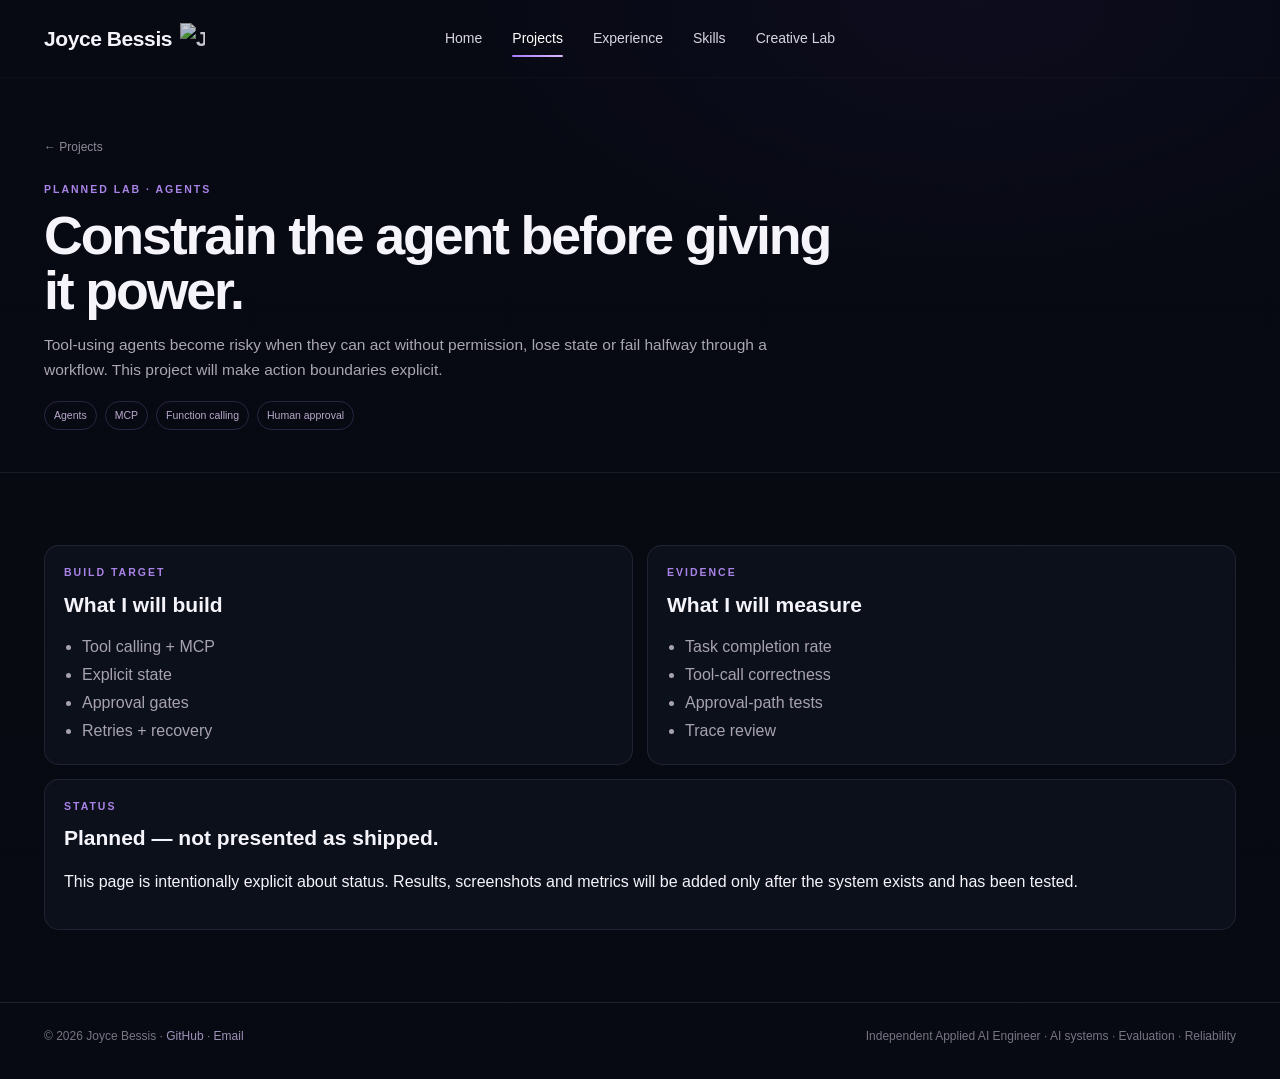
==== agentic-ai.html @ ed7be045 "Portfolio v1.3 — initial polished version With Dashboard" ====
<!doctype html>
<html lang="en">
<head>
  <meta charset="utf-8"><meta name="viewport" content="width=device-width,initial-scale=1">
  <meta name="description" content="Agentic AI / MCP Sandbox — planned Applied AI engineering project by Joyce Bessis.">
  <meta name="robots" content="noindex,nofollow">
  <meta name="theme-color" content="#070913">
  <title>Agentic AI / MCP Sandbox — Joyce Bessis</title><link rel="stylesheet" href="styles.css">
</head>
<body data-page="projects">
<header class="nav">
  <div class="wrap nav-inner">
    <a class="name brand-lockup" href="index.html"><span class="brand-name">Joyce Bessis</span><img class="header-logo" src="assets/jy6-logo-purple.png" alt="JY6 logo"></a>
    <nav class="menu" aria-label="Primary">
      <a href="index.html" data-nav="home">Home</a>
      <a href="projects.html" data-nav="projects">Projects</a>
      <a href="experience.html" data-nav="experience">Experience</a>
      <a href="skills.html" data-nav="skills">Skills</a>
      <a href="creative-lab.html" data-nav="creative">Creative Lab</a>
    </nav>
    <div class="nav-right"></div>
  </div>
</header>
<main>
<section class="page-hero lab-hero"><div class="wrap"><a class="lab-back" href="projects.html">← Projects</a><div class="kicker">Planned lab · agents</div><h1>Constrain the agent before giving it power.</h1><p>Tool-using agents become risky when they can act without permission, lose state or fail halfway through a workflow. This project will make action boundaries explicit.</p><div class="tag-row"><span class="tag">Agents</span><span class="tag">MCP</span><span class="tag">Function calling</span><span class="tag">Human approval</span></div></div></section>
<section class="pro-section"><div class="wrap lab-grid"><article><div class="kicker">Build target</div><h2>What I will build</h2><ul><li>Tool calling + MCP</li><li>Explicit state</li><li>Approval gates</li><li>Retries + recovery</li></ul></article><article><div class="kicker">Evidence</div><h2>What I will measure</h2><ul><li>Task completion rate</li><li>Tool-call correctness</li><li>Approval-path tests</li><li>Trace review</li></ul></article><article><div class="kicker">Status</div><h2>Planned — not presented as shipped.</h2><p>This page is intentionally explicit about status. Results, screenshots and metrics will be added only after the system exists and has been tested.</p></article></div></section>
</main>
<footer class="footer"><div class="wrap footer-in">
  <span>© 2026 Joyce Bessis · <a href="https://github.com/jb6" target="_blank" rel="noopener">GitHub</a> · <a href="mailto:joyce.bessis@gmail.com">Email</a></span>
  <span>Independent Applied AI Engineer · AI systems · Evaluation · Reliability</span>
</div></footer>
<script src="script.js"></script>
</body></html>
---- styles.css ----
:root{
  --bg:#070913;
  --bg2:#0a0d19;
  --panel:#0d1120;
  --panel2:#101526;
  --text:#f6f4fb;
  --muted:#aaa8b6;
  --muted2:#77758a;
  --line:rgba(220,205,255,.16);
  --accent:#a77cff;
  --accent2:#d7b8ff;
  --accent-soft:rgba(167,124,255,.12);
  --max:1360px;
  --radius:26px;
  --shadow:0 30px 80px rgba(0,0,0,.38);
}
*{box-sizing:border-box}
html{scroll-behavior:smooth}
body{
  margin:0;
  color:var(--text);
  background:
    radial-gradient(900px 520px at 72% 4%, rgba(98,63,181,.11), transparent 66%),
    linear-gradient(180deg,#070913 0%,#080a12 56%,#070913 100%);
  font-family:Inter,ui-sans-serif,-apple-system,BlinkMacSystemFont,"Segoe UI",Roboto,Helvetica,Arial,sans-serif;
  line-height:1.5;
  -webkit-font-smoothing:antialiased;
}
a{color:inherit;text-decoration:none}
button,input,textarea{font:inherit}
img{max-width:100%;display:block}
.wrap{width:min(var(--max),calc(100% - 72px));margin-inline:auto}
.nav{
  height:84px;display:flex;align-items:center;position:relative;z-index:30;
  border-bottom:1px solid rgba(255,255,255,.025);
}
.nav-inner{display:grid;grid-template-columns:1fr auto 1fr;align-items:center;width:100%;gap:24px}
.name{
  font-size:24px;font-weight:650;letter-spacing:-.025em;white-space:nowrap
}
.brand-lockup{display:inline-flex;align-items:center;gap:10px}
.brand-name{display:inline-block}
.header-logo{width:30px;height:auto;opacity:.86;filter:drop-shadow(0 0 10px rgba(160,112,255,.14)) saturate(.92)}
.menu{display:flex;gap:34px;align-items:center;color:#d8d5df;font-size:15px}
.menu a{position:relative;padding:12px 0}
.menu a.active,.menu a:hover{color:#fff}
.menu a.active:after{
  content:"";position:absolute;left:0;right:0;bottom:2px;height:2px;
  background:linear-gradient(90deg,var(--accent),var(--accent2));border-radius:999px
}
.nav-right{display:flex;align-items:center;justify-content:flex-end;gap:26px}
.lang{color:#beb7d1;font-size:14px;white-space:nowrap}
.lang a{opacity:.65}
.lang a.active{opacity:1;color:#fff}
.logo{
  width:82px;height:auto;filter:drop-shadow(0 0 22px rgba(163,119,255,.16));
}
.mobile-toggle{display:none;background:none;border:0;color:white;font-size:28px}
.hero{
  position:relative;min-height:505px;overflow:hidden;
  border-bottom:1px solid rgba(211,190,255,.12)
}
.hero-stars,.hero-stars:before,.hero-stars:after{
  content:"";position:absolute;inset:0;pointer-events:none
}
.hero-stars{
  background:
    radial-gradient(circle at 62% 17%,rgba(255,255,255,.8) 0 1px,transparent 1.6px),
    radial-gradient(circle at 76% 28%,rgba(220,201,255,.65) 0 1px,transparent 1.5px),
    radial-gradient(circle at 89% 14%,rgba(255,255,255,.5) 0 1px,transparent 1.4px),
    radial-gradient(circle at 54% 39%,rgba(255,255,255,.35) 0 1px,transparent 1.5px);
  background-size:190px 190px,260px 260px,320px 320px,230px 230px;
  opacity:.48
}
.hero-inner{
  min-height:505px;display:grid;grid-template-columns:1.05fr .95fr;
  align-items:center;gap:40px;position:relative;z-index:2
}
.hero-copy{padding:36px 0 50px}
.hero h1{
  font-size:clamp(56px,6vw,88px);line-height:.98;letter-spacing:-.055em;
  margin:0 0 24px;max-width:720px;font-weight:650
}
.hero h1 span{
  background:linear-gradient(90deg,#f4f3f7 0%,#e6d7ff 52%,#c39cff 100%);
  -webkit-background-clip:text;background-clip:text;color:transparent
}
.hero p{
  font-size:clamp(18px,1.6vw,22px);color:#c3c0ca;max-width:720px;margin:0 0 30px
}
.cta{
  display:inline-flex;align-items:center;gap:13px;padding:16px 28px;border-radius:999px;
  background:linear-gradient(100deg,#8d65f7,#b076ff);font-weight:650;
  box-shadow:0 14px 38px rgba(115,73,220,.22);transition:.22s ease
}
.cta:hover{transform:translateY(-2px);box-shadow:0 18px 48px rgba(115,73,220,.30)}
.hero-art{
  min-height:500px;position:relative;isolation:isolate
}
.planet-wrap{
  position:absolute;width:min(72vw,560px);aspect-ratio:1;right:4%;top:20px;
}
.planet{
  position:absolute;width:62%;aspect-ratio:1;border-radius:50%;right:12%;top:7%;
  background:
    radial-gradient(circle at 64% 27%,rgba(151,111,255,.22),transparent 28%),
    radial-gradient(circle at 33% 68%,rgba(84,58,160,.18),transparent 33%),
    radial-gradient(circle at 48% 48%,#1c1939 0%,#111126 43%,#0a0b17 72%,#05060c 100%);
  box-shadow:
    0 0 0 1px rgba(208,179,255,.18),
    0 0 30px rgba(164,113,255,.28),
    0 0 74px rgba(111,68,209,.21),
    inset -36px -24px 58px rgba(0,0,0,.62),
    inset 18px 10px 40px rgba(206,172,255,.06);
}
.planet:before{
  content:"";position:absolute;inset:-2.2%;border-radius:50%;
  border:2px solid rgba(222,198,255,.88);
  box-shadow:0 0 18px rgba(198,155,255,.9),0 0 38px rgba(155,100,255,.5);
  mask-image:linear-gradient(120deg,transparent 3%,#000 25%,#000 72%,transparent 97%);
}
.ring{
  position:absolute;width:92%;height:32%;right:-2%;top:35%;
  border:2px solid rgba(177,126,255,.58);border-radius:50%;
  transform:rotate(-9deg);
  box-shadow:0 0 14px rgba(161,101,255,.22)
}
.ring:after{
  content:"";position:absolute;width:14px;height:14px;border-radius:50%;right:2%;top:30%;
  background:#0b0c14;border:2px solid #d7baff;box-shadow:0 0 16px #a879ff
}
.horizon{
  position:absolute;left:1%;right:0;bottom:13%;height:26%;
  background:
    linear-gradient(180deg,transparent 0%,rgba(117,76,188,.11) 45%,rgba(160,111,246,.12) 54%,transparent 75%),
    radial-gradient(ellipse at 57% 44%,rgba(208,174,255,.82) 0 1.5%,rgba(152,101,238,.25) 6%,transparent 24%);
  filter:blur(.2px)
}
.horizon:after{
  content:"";position:absolute;left:0;right:0;top:53%;height:1px;
  background:linear-gradient(90deg,transparent,rgba(205,170,255,.6),transparent)
}
.logo-water{
  position:absolute;width:104px;right:5%;bottom:18%;
  filter:drop-shadow(0 0 18px rgba(160,112,255,.16));
  opacity:.92
}

/* Capability strip */
.cap-strip{
  border-bottom:1px solid var(--line);background:rgba(9,11,20,.86)
}
.cap-grid{
  min-height:94px;display:grid;grid-template-columns:repeat(3,1fr)
}
.cap{
  display:grid;grid-template-columns:52px 1fr;align-items:center;gap:14px;padding:20px 32px;
  border-right:1px solid var(--line)
}
.cap:first-child{padding-left:0}
.cap:last-child{border-right:0;padding-right:0}
.cap-icon{
  width:42px;height:42px;border:1px solid rgba(183,143,255,.45);border-radius:13px;
  display:grid;place-items:center;color:#c99fff;font-size:22px;background:rgba(129,83,204,.06)
}
.cap b{display:block;font-size:17px;margin-bottom:2px}
.cap span{color:#aaa7b2;font-size:14px}

/* Featured project */
.featured{
  padding:56px 0 48px;border-bottom:1px solid var(--line)
}
.featured-grid{
  display:grid;grid-template-columns:.9fr .66fr .8fr;align-items:center;gap:52px;min-height:430px
}
.kicker{font-size:12px;letter-spacing:.23em;text-transform:uppercase;color:#bd8dff;font-weight:700}
.feature-copy h2{font-size:37px;line-height:1.08;letter-spacing:-.035em;margin:16px 0 14px}
.feature-copy p{font-size:17px;color:#bbb7c3;margin:0 0 25px;max-width:480px}
.outline-btn{
  display:inline-flex;align-items:center;gap:12px;border:1px solid rgba(188,142,255,.48);
  padding:12px 19px;border-radius:999px;color:#d7b6ff;font-size:14px
}
.outline-btn:hover{background:rgba(156,107,255,.08)}
.project-points{display:grid;gap:18px}
.point{display:grid;grid-template-columns:48px 1fr;gap:18px;align-items:start}
.point-icon{
  width:42px;height:42px;border:1px solid rgba(187,143,255,.5);border-radius:13px;
  display:grid;place-items:center;color:#cfaaff;font-weight:700
}
.point h3{font-size:16px;margin:2px 0 3px}
.point p{font-size:14px;color:#aaa6b1;margin:0}

/* Phone */
.phone-wrap{display:grid;place-items:center}
.phone{
  width:280px;height:500px;border-radius:42px;padding:11px;background:linear-gradient(145deg,#24283c,#090b12 42%,#262038);
  border:1px solid rgba(221,196,255,.55);box-shadow:0 32px 60px rgba(0,0,0,.48),0 0 34px rgba(148,99,255,.12);
  transform:rotate(-1deg);position:relative
}
.phone:before{
  content:"";position:absolute;top:9px;left:50%;transform:translateX(-50%);
  width:90px;height:24px;background:#05060b;border-radius:999px;z-index:4
}
.screen{
  height:100%;border-radius:33px;overflow:hidden;background:#0b0d15;padding:39px 13px 12px;
  display:flex;flex-direction:column
}
.chat-head{
  display:flex;align-items:center;gap:9px;padding-bottom:10px;border-bottom:1px solid rgba(255,255,255,.07)
}
.avatar{
  width:30px;height:30px;border-radius:50%;display:grid;place-items:center;
  background:linear-gradient(135deg,#8e6ff3,#d1aeff);color:#fff;font-size:12px;font-weight:700
}
.chat-head b{font-size:13px}.chat-head span{display:block;color:#8c8995;font-size:10px}
.chat-body{padding-top:10px;display:flex;flex-direction:column;gap:7px;flex:1;overflow:hidden}
.bubble{
  max-width:84%;padding:8px 10px;border-radius:13px;font-size:10px;line-height:1.28;
  border:1px solid rgba(255,255,255,.045)
}
.bot{align-self:flex-start;background:#202436;color:#f0eff4;border-bottom-left-radius:4px}
.user{
  align-self:flex-end;
  background:linear-gradient(135deg,#7157e8 0%,#8a6cff 100%);
  color:#ffffff!important;
  border-bottom-right-radius:4px;
  text-shadow:none!important;
  box-shadow:none;
  filter:none;
  opacity:1;
  font-weight:500;
  -webkit-font-smoothing:antialiased;
}
.quick{
  align-self:flex-start;display:flex;gap:4px;flex-wrap:wrap;max-width:92%
}
.quick span{
  padding:5px 7px;border-radius:999px;border:1px solid rgba(170,123,255,.45);
  color:#d6bdff;font-size:8.5px;background:#111522
}
.summary{
  margin-top:3px;border:1px solid rgba(175,132,255,.36);background:linear-gradient(180deg,#141827,#0f1220);
  border-radius:14px;padding:9px
}
.summary-top{display:flex;justify-content:space-between;align-items:center;margin-bottom:7px}
.summary-top b{font-size:10px}.badge{font-size:8px;color:#d4bcff}
.summary dl{display:grid;grid-template-columns:auto 1fr;gap:3px 8px;margin:0;font-size:8px}
.summary dt{color:#77768a}.summary dd{margin:0;color:#d9d7df}
.chat-input{
  height:33px;border-radius:999px;background:#171a25;display:flex;align-items:center;
  color:#6f6c78;padding:0 11px;font-size:9px;margin-top:7px
}

/* Teaser projects */
.selected{padding:34px 0 64px}
.selected-head{display:flex;align-items:end;justify-content:space-between;margin-bottom:18px}
.selected-head a{color:#c79aff;font-size:14px}
.cards{display:grid;grid-template-columns:repeat(3,1fr);gap:16px}
.project-card{
  min-height:190px;border:1px solid var(--line);border-radius:18px;padding:22px;
  background:linear-gradient(180deg,rgba(255,255,255,.025),rgba(255,255,255,.012));position:relative;overflow:hidden
}
.project-card:before{
  content:"";position:absolute;left:-15%;right:-15%;height:85px;bottom:28px;
  background:radial-gradient(ellipse at center,rgba(145,96,237,.13),transparent 67%);
  filter:blur(6px)
}
.card-icon{
  width:44px;height:44px;border:1px solid rgba(185,141,255,.4);border-radius:13px;
  display:grid;place-items:center;color:#cba8ff;font-size:22px;margin-bottom:38px
}
.project-card h3{font-size:20px;letter-spacing:-.02em;margin:0 0 5px;position:relative}
.project-card p{font-size:14px;color:#aaa6b2;margin:0;max-width:290px;position:relative}
.card-arrow{
  position:absolute;right:20px;bottom:20px;width:36px;height:36px;border-radius:50%;
  border:1px solid rgba(194,153,255,.4);display:grid;place-items:center;color:#d5baff
}

/* Inner pages */
.page-hero{padding:76px 0 42px}
.page-hero h1{font-size:clamp(48px,5vw,72px);line-height:1;letter-spacing:-.045em;margin:0 0 18px}
.page-hero p{max-width:760px;color:#b6b2bd;font-size:19px}
.content-section{padding:28px 0 72px}
.grid-2{display:grid;grid-template-columns:1fr 1fr;gap:18px}
.panel{
  border:1px solid var(--line);border-radius:22px;padding:26px;background:rgba(255,255,255,.018)
}
.panel h2,.panel h3{margin-top:0}
.panel p,.panel li{color:#aaa7b1}
.tag-row{display:flex;flex-wrap:wrap;gap:8px;margin-top:18px}
.tag{font-size:12px;border:1px solid rgba(183,142,255,.28);padding:7px 10px;border-radius:999px;color:#cbb7df}
.timeline{display:grid;gap:2px}
.timeline-item{
  display:grid;grid-template-columns:180px 1fr;gap:28px;padding:27px 0;border-bottom:1px solid var(--line)
}
.timeline-item:last-child{border-bottom:0}
.timeline-item .org{font-weight:650;color:#f1eef6}
.timeline-item h3{margin:0 0 8px;font-size:21px}
.timeline-item p{margin:0;color:#aaa7b1}
.skill-grid{display:grid;grid-template-columns:repeat(3,1fr);gap:16px}
.skill-card{min-height:200px}
.skill-card h3{font-size:19px}
.skill-card ul{padding-left:18px}
.status-current{color:#d7c2ff}.status-next{color:#878394}
.contact-grid{display:grid;grid-template-columns:.8fr 1.2fr;gap:18px}
.contact-card a.email{font-size:26px;letter-spacing:-.025em}
.contact-form{display:grid;gap:12px}
.contact-form input,.contact-form textarea{
  width:100%;background:#0d101b;border:1px solid var(--line);color:#fff;border-radius:13px;padding:13px 14px
}
.contact-form textarea{min-height:150px;resize:vertical}
.footer{padding:30px 0 45px;border-top:1px solid var(--line);color:#787583;font-size:13px}
.footer-in{display:flex;justify-content:space-between;gap:20px}

/* Responsiveness */
@media(max-width:1050px){
  .nav-inner{grid-template-columns:1fr auto}.menu{display:none}.nav-right{gap:16px}
  .mobile-toggle{display:block}.hero-inner{grid-template-columns:1fr .8fr}.hero h1{font-size:64px}
  .featured-grid{grid-template-columns:1fr .72fr}.project-points{grid-column:1/-1;grid-template-columns:repeat(3,1fr)}
  .cards{grid-template-columns:1fr 1fr}.skill-grid{grid-template-columns:1fr 1fr}
}
@media(max-width:760px){
  .wrap{width:min(var(--max),calc(100% - 30px))}
  .nav{height:72px}.logo{width:64px}.lang{display:none}
  .hero{min-height:auto}.hero-inner{grid-template-columns:1fr;min-height:auto}
  .hero-copy{padding:54px 0 0}.hero h1{font-size:50px}
  .hero p{font-size:17px}.hero-art{height:320px;min-height:320px}
  .planet-wrap{width:390px;right:-65px;top:-5px}.logo-water{display:none}
  .cap-grid{grid-template-columns:1fr}.cap{border-right:0;border-bottom:1px solid var(--line);padding:18px 0}
  .featured-grid{grid-template-columns:1fr;gap:30px}
  .phone{width:260px;height:470px}.project-points{grid-template-columns:1fr}
  .cards{grid-template-columns:1fr}.selected{padding-bottom:45px}
  .grid-2,.skill-grid,.contact-grid{grid-template-columns:1fr}
  .timeline-item{grid-template-columns:1fr;gap:6px}
  .footer-in{flex-direction:column}
}


/* v1.3 — homepage fidelity pass against the approved mockup */
body[data-page="home"] .nav{height:84px}
body[data-page="home"] .nav-inner{grid-template-columns:1fr auto 1fr}
body[data-page="home"] .nav-right{min-width:0}
body[data-page="home"] .hero{min-height:335px}
body[data-page="home"] .hero-inner{min-height:335px;grid-template-columns:1.02fr .98fr;gap:18px}
body[data-page="home"] .hero-copy{padding:18px 0 26px}
body[data-page="home"] .hero h1{font-size:clamp(56px,5vw,72px);line-height:.99;max-width:660px;margin-bottom:16px}
body[data-page="home"] .hero p{font-size:17px;line-height:1.4;max-width:640px;margin-bottom:18px}
body[data-page="home"] .cta{padding:13px 24px;font-size:15px}
body[data-page="home"] .hero-stars{opacity:.05}
body[data-page="home"] .hero-approved{min-height:335px;background:url('assets/hero-art-approved.png') center right/cover no-repeat;}
body[data-page="home"] .cap-grid{min-height:76px}
body[data-page="home"] .cap{padding-top:14px;padding-bottom:14px}
body[data-page="home"] .cap-icon{width:38px;height:38px;border-radius:11px}
body[data-page="home"] .cap b{font-size:15px}
body[data-page="home"] .cap span{font-size:12px}
body[data-page="home"] .featured{padding:10px 0 0}
body[data-page="home"] .featured-grid{grid-template-columns:.92fr .72fr .86fr;gap:30px;min-height:300px;align-items:center}
body[data-page="home"] .feature-copy h2{font-size:30px;margin:10px 0 10px}
body[data-page="home"] .feature-copy p{font-size:14px;line-height:1.55;margin-bottom:18px}
body[data-page="home"] .phone-wrap{height:310px;align-self:end;overflow:visible;display:grid;place-items:end center}
body[data-page="home"] .phone-approved{width:270px;max-height:308px;object-fit:contain;filter:drop-shadow(0 28px 30px rgba(0,0,0,.36));}
body[data-page="home"] .project-points{gap:14px}
body[data-page="home"] .point{grid-template-columns:40px 1fr;gap:14px}
body[data-page="home"] .point-icon{width:38px;height:38px;border-radius:11px}
body[data-page="home"] .point h3{font-size:14px}
body[data-page="home"] .point p{font-size:12px;line-height:1.35}
body[data-page="home"] .outline-btn{padding:10px 16px;font-size:13px}
body[data-page="home"] .selected{padding:18px 0 44px}
body[data-page="home"] .selected-head{margin-bottom:10px}
body[data-page="home"] .image-cards{display:grid;grid-template-columns:repeat(3,1fr);gap:14px}
body[data-page="home"] .image-card{display:block;border-radius:16px;overflow:hidden;border:1px solid rgba(220,205,255,.13);transition:.2s ease;background:#0b0e19}
body[data-page="home"] .image-card:hover{transform:translateY(-2px);border-color:rgba(190,145,255,.32)}
body[data-page="home"] .image-card img{width:100%;height:auto;display:block}
@media (max-width:1050px){
  body[data-page="home"] .hero-inner{grid-template-columns:1fr .78fr}
  body[data-page="home"] .hero-approved{background-size:cover}
  body[data-page="home"] .featured-grid{grid-template-columns:1fr .72fr}
  body[data-page="home"] .project-points{grid-column:1/-1;grid-template-columns:repeat(3,1fr);padding-bottom:22px}
}
@media (max-width:760px){
  body[data-page="home"] .hero{min-height:auto}
  body[data-page="home"] .hero-inner{grid-template-columns:1fr}
  body[data-page="home"] .hero-copy{padding:40px 0 8px}
  body[data-page="home"] .hero h1{font-size:48px}
  body[data-page="home"] .hero-approved{height:260px;min-height:260px;background-position:center}
  body[data-page="home"] .featured-grid{grid-template-columns:1fr}
  body[data-page="home"] .phone-wrap{height:auto;order:2}
  body[data-page="home"] .phone-approved{width:260px;max-height:none}
  body[data-page="home"] .project-points{grid-template-columns:1fr;order:3}
  body[data-page="home"] .image-cards{grid-template-columns:1fr}
}


/* v1.3.1 — polish + structure fixes */

/* Give the header deliberate breathing room on every page. */
.nav .wrap{
  width:calc(100% - 120px);
  max-width:1440px;
}
.nav-right{padding-right:2px}
.name{padding-left:6px}

/* Inner pages no longer carry a separate header logo.
   Branding stays clean on the Home hero. */
body:not([data-page="home"]) .nav-inner{
  grid-template-columns:1fr auto 1fr;
}

/* Hide the language text baked into the approved hero artwork.
   The real language selector remains in the site navigation. */
body[data-page="home"] .hero-approved{
  position:relative;
  overflow:hidden;
}
body[data-page="home"] .hero-approved::before{
  content:"";
  position:absolute;
  right:0;
  bottom:0;
  width:28%;
  height:34%;
  background:
    radial-gradient(ellipse at 28% 18%, rgba(185,136,255,.16) 0%, rgba(185,136,255,0) 34%),
    linear-gradient(180deg, rgba(7,9,19,0) 0%, rgba(7,9,19,.58) 34%, rgba(7,9,19,.96) 100%),
    linear-gradient(90deg, rgba(7,9,19,0) 0%, rgba(7,9,19,.40) 14%, rgba(7,9,19,.98) 100%);
  pointer-events:none;
}
body[data-page="home"] .hero-approved::after{
  content:"";
  position:absolute;
  top:0;
  right:0;
  width:48%;
  height:22%;
  background:
    linear-gradient(180deg,rgba(7,9,19,.99) 0%,rgba(7,9,19,.88) 56%,rgba(7,9,19,0) 100%),
    linear-gradient(90deg,rgba(7,9,19,0) 0%,rgba(7,9,19,.92) 25%,rgba(7,9,19,.99) 100%);
  pointer-events:none;
}

/* Home phone is real HTML/CSS now — no raster text artifacts. */
.phone-home{
  width:258px;
  height:324px;
  border-radius:34px 34px 0 0;
  padding:9px 9px 0;
  background:linear-gradient(145deg,#2a2d42,#0a0b12 46%,#2a2140);
  border:1px solid rgba(214,188,255,.56);
  box-shadow:0 28px 50px rgba(0,0,0,.45),0 0 26px rgba(144,96,255,.10);
  overflow:hidden;
}
.phone-home-screen{
  height:100%;
  border-radius:26px 26px 0 0;
  background:linear-gradient(180deg,#0b0d15 0%, #0a0c13 100%);
  padding:30px 11px 10px;
  position:relative;
  display:flex;
  flex-direction:column;
}
.phone-home-notch{
  position:absolute;top:7px;left:50%;transform:translateX(-50%);
  width:76px;height:17px;border-radius:999px;background:#05060a;
}
.phone-home-head{display:flex;gap:9px;align-items:center;padding-bottom:8px;border-bottom:1px solid rgba(255,255,255,.07)}
.phone-home-avatar{width:28px;height:28px;border-radius:50%;display:grid;place-items:center;background:linear-gradient(135deg,#9270f5,#c59fff);font-size:10px;font-weight:700}
.phone-home-head b{font-size:12px;display:block}.phone-home-head span{font-size:8px;color:#8c8995}
.phone-home-chat{display:flex;flex-direction:column;gap:6px;padding-top:8px;overflow:hidden;flex:1}
.h-bubble{font-size:8.4px;line-height:1.32;padding:7px 9px;border-radius:11px;max-width:88%;text-shadow:none!important;box-shadow:none!important}
.h-bot{align-self:flex-start;background:#202436;color:#f3f1f6;border-bottom-left-radius:3px}
.h-user{align-self:flex-end;background:linear-gradient(135deg,#7258e9,#8b6dff);color:#fff;border-bottom-right-radius:3px}
.ai-mini-card{border:1px solid rgba(178,132,255,.34);background:#111522;border-radius:10px;padding:7px;color:#e8e3ee}
.ai-mini-title{display:flex;justify-content:space-between;gap:8px;font-size:8px;margin-bottom:5px}.ai-mini-title span:first-child{font-weight:700}
.ai-ok{color:#c7a7ff;font-size:7px}
.ai-row{display:grid;grid-template-columns:48px 1fr;gap:5px;font-size:7px;margin-top:3px}.ai-row small{color:#77758a}.ai-row strong{font-weight:500}
.phone-home-input{height:26px;background:#171a25;border-radius:999px;color:#696672;font-size:8px;display:flex;align-items:center;padding:0 9px}

/* Project list cards are explicitly clickable. */
.project-grid{display:grid;grid-template-columns:1fr 1fr;gap:18px}
.project-link-card{display:block;transition:.2s ease}
.project-link-card:hover{transform:translateY(-2px);border-color:rgba(188,142,255,.34);background:rgba(255,255,255,.026)}
.project-open{display:inline-block;margin-top:20px;color:#c7a0ff;font-size:13px}
.project-case-hero .tag-row{max-width:820px}
.case-grid{display:grid;grid-template-columns:1fr 1fr;gap:18px}

/* Shami case study */
.case-intro{padding:0 0 54px}
.flow-showcase,.dashboard-section,.architecture-section,.ai-section{padding:64px 0;border-top:1px solid var(--line)}
.section-heading{display:flex;justify-content:space-between;align-items:end;gap:40px;margin-bottom:28px}
.section-heading h2,.ai-section h2,.architecture-section h2{font-size:36px;line-height:1.08;letter-spacing:-.03em;margin:10px 0 0}
.section-heading p{max-width:470px;margin:0;color:#aaa7b1}
.phone-gallery{display:grid;grid-template-columns:repeat(3,1fr);gap:18px}
.case-phone-card{border:1px solid var(--line);border-radius:22px;padding:20px;background:rgba(255,255,255,.015)}
.case-phone-label{font-size:11px;letter-spacing:.17em;text-transform:uppercase;color:#bd8dff;font-weight:700;margin-bottom:16px}
.case-phone{max-width:322px;height:590px;margin:0 auto;border-radius:44px;padding:10px;background:linear-gradient(145deg,#282b40,#090b12 46%,#2a2140);border:1px solid rgba(214,188,255,.48);box-shadow:0 28px 58px rgba(0,0,0,.38),0 0 22px rgba(138,94,242,.10)}
.case-screen{height:100%;border-radius:35px;background:linear-gradient(180deg,#0b0d15 0%, #0a0c13 100%);padding:22px 15px 15px;overflow:hidden;position:relative}
.case-screen:before{content:"";position:absolute;top:8px;left:50%;transform:translateX(-50%);width:88px;height:20px;background:#05060a;border-radius:999px}
.case-head{display:flex;gap:10px;align-items:center;padding:16px 0 12px;border-bottom:1px solid rgba(255,255,255,.07)}
.mini-avatar{width:34px;height:34px;border-radius:50%;display:grid;place-items:center;background:linear-gradient(135deg,#8f6ff4,#c4a1ff);font-weight:700}
.case-head b{display:block;font-size:13px}.case-head small{display:block;color:#8c8995;font-size:9px}
.case-chat{display:flex;flex-direction:column;gap:8px;padding-top:12px}
.c-bubble{max-width:88%;padding:10px 11px;border-radius:14px;font-size:11px;line-height:1.36;text-shadow:none!important;box-shadow:none!important}
.c-bot{align-self:flex-start;background:#202436;color:#f3f1f6;border-bottom-left-radius:4px}
.c-user{align-self:flex-end;background:linear-gradient(135deg,#7c5ef2,#986fff);color:#fff;border-bottom-right-radius:4px}
.c-actions{display:flex;flex-wrap:wrap;gap:6px;align-self:flex-start}
.c-actions span{padding:6px 8px;border-radius:999px;border:1px solid rgba(175,130,255,.48);font-size:9px;color:#d8c4ff;background:#111521}
.flow-form{display:grid;gap:9px;padding-top:14px}
.flow-form label{font-size:9px;color:#8d8996;display:grid;gap:4px}
.flow-form input{width:100%;background:#151925;border:1px solid rgba(255,255,255,.08);border-radius:9px;padding:8px 9px;color:#f1eef5;font-size:10px}
.flow-form button{border:0;border-radius:10px;padding:9px;background:linear-gradient(135deg,#7258e9,#8b6dff);color:#fff;font-weight:650;margin-top:3px}
.ai-case-grid{display:grid;grid-template-columns:.8fr 1.2fr;gap:48px;align-items:center}
.ai-case-grid>div>p{color:#aaa7b1;max-width:560px}
.ai-conversation{border:1px solid var(--line);border-radius:22px;padding:24px;background:rgba(255,255,255,.015);display:flex;flex-direction:column;gap:10px}
.ai-output{border:1px solid rgba(176,131,255,.34);background:#111521;border-radius:16px;padding:16px}
.ai-output-head{display:flex;justify-content:space-between;gap:20px;margin-bottom:12px}.ai-output-head span{color:#c8a7ff;font-size:11px}
.ai-output dl{display:grid;grid-template-columns:190px 1fr;gap:8px 14px;margin:0;font-size:12px}
.ai-output dt{color:#77758a}.ai-output dd{margin:0;color:#ddd9e4}.ai-output>small{display:block;margin-top:12px;color:#77758a}
.dashboard{border:1px solid var(--line);border-radius:24px;background:linear-gradient(180deg,#0e1220,#0a0d17);overflow:hidden;box-shadow:var(--shadow)}
.dash-top{display:flex;justify-content:space-between;align-items:center;gap:20px;padding:18px 22px;border-bottom:1px solid var(--line)}
.dash-top>div{display:flex;align-items:center;gap:12px}.dash-badge{padding:5px 8px;border-radius:999px;background:rgba(158,112,248,.13);color:#c7a4ff;font-size:10px;font-weight:700}
.dash-alert{color:#f0c4ff;font-size:12px;border:1px solid rgba(205,150,255,.28);padding:7px 10px;border-radius:999px}
.dash-grid{display:grid;grid-template-columns:1.15fr 1fr .72fr;gap:1px;background:var(--line)}
.dash-grid>div{background:#0c0f1a;padding:22px}
.dash-facts{display:grid;grid-template-columns:1fr 1fr;gap:10px}
.dash-facts div{padding:11px;border:1px solid rgba(255,255,255,.06);border-radius:12px;background:#101421}.dash-facts small{display:block;color:#77758a;margin-bottom:4px}.dash-facts strong{font-size:13px}
.dash-ai p{color:#c5c1cc;font-size:14px}.dash-ai small{color:#77758a}
.dash-docs{display:grid;gap:10px}.dash-docs>div:not(.kicker){display:flex;justify-content:space-between;gap:14px;font-size:12px}.dash-docs span{color:#aaa6b1}.dash-docs b{color:#d9c3ff}.dash-docs em{font-style:normal;color:#c79bff}
.dash-status{display:flex;gap:8px;flex-wrap:wrap;padding:15px 22px;border-top:1px solid var(--line)}
.dash-status span{padding:7px 10px;border-radius:999px;background:#111521;color:#77758a;font-size:11px;border:1px solid rgba(255,255,255,.06)}.dash-status .active{color:#e4d7ff;border-color:rgba(177,130,255,.3)}
.architecture-section h2{max-width:760px}
.architecture-flow{display:flex;align-items:center;gap:10px;flex-wrap:wrap;margin:26px 0 18px}
.architecture-flow span{border:1px solid rgba(179,137,255,.28);background:#0e1220;padding:10px 12px;border-radius:999px;font-size:12px}.architecture-flow i{font-style:normal;color:#7d678f}

/* Mobile */
@media(max-width:900px){
  .nav .wrap{width:calc(100% - 36px)}
  .project-grid,.case-grid,.ai-case-grid{grid-template-columns:1fr}
  .phone-gallery{grid-template-columns:1fr}
  .section-heading{display:block}.section-heading p{margin-top:12px}
  .dash-grid{grid-template-columns:1fr}
}

@media (max-width: 720px){.header-logo{width:24px}.brand-lockup{gap:8px}}


/* v1.3.3 — Creative Lab */
.creative-hero{padding-bottom:34px}
.creative-intro{max-width:840px}
.creative-grid{display:grid;grid-template-columns:repeat(3,1fr);gap:18px}
.creative-card{position:relative;overflow:hidden;min-height:310px}
.creative-card::before{content:"";position:absolute;inset:auto -12% -18% -12%;height:52%;background:radial-gradient(ellipse at center,rgba(151,103,247,.14),transparent 70%);pointer-events:none}
.creative-card .creative-icon{width:48px;height:48px;border:1px solid rgba(188,142,255,.38);border-radius:14px;display:grid;place-items:center;color:#d0afff;font-size:22px;margin-bottom:28px;background:rgba(144,96,255,.045)}
.creative-card h2{font-size:25px;letter-spacing:-.025em;margin:0 0 10px}
.creative-card p{color:#aaa7b1;margin:0 0 18px;position:relative}
.creative-card .tag-row{position:relative}
.media-showcase{padding:42px 0 72px}
.media-row{display:grid;grid-template-columns:1.1fr .9fr;gap:18px;margin-top:18px}
.media-panel{min-height:250px}
.media-placeholder{height:170px;border:1px dashed rgba(188,142,255,.26);border-radius:16px;background:linear-gradient(135deg,rgba(119,75,209,.06),rgba(255,255,255,.01));display:grid;place-items:center;text-align:center;color:#77758a;padding:24px}
.prompt-sample{background:#0b0e18;border:1px solid var(--line);border-radius:16px;padding:18px;color:#c9c4d1;font-family:ui-monospace,SFMono-Regular,Menlo,Monaco,Consolas,monospace;font-size:12px;line-height:1.6;white-space:pre-wrap}
@media(max-width:900px){.creative-grid,.media-row{grid-template-columns:1fr}}


/* v1.3.4 — evidence + demo preparation */
.credibility-line{
  margin:-14px 0 25px;
  color:#8f8a99;
  font-size:13px;
  letter-spacing:.01em;
}
.demo-section{
  padding:64px 0;
  border-top:1px solid var(--line);
}
.demo-shell{
  display:grid;
  grid-template-columns:1fr 42px 1fr;
  gap:18px;
  align-items:stretch;
}
.demo-input,.demo-output{
  border:1px solid var(--line);
  border-radius:22px;
  padding:24px;
  background:linear-gradient(180deg,rgba(255,255,255,.023),rgba(255,255,255,.012));
}
.demo-label{
  font-size:11px;
  letter-spacing:.16em;
  text-transform:uppercase;
  color:#bd8dff;
  font-weight:700;
  margin-bottom:14px;
}
.demo-chatline{
  background:#202436;
  color:#f3f1f6;
  border-radius:15px 15px 15px 5px;
  padding:16px 18px;
  max-width:92%;
  font-size:14px;
  line-height:1.5;
}
.demo-flow-note{
  margin-top:18px;
  color:#7f7a89;
  font-size:12px;
}
.demo-arrow{
  display:grid;
  place-items:center;
  color:#aa82f7;
  font-size:24px;
}
.demo-output-head{
  display:flex;
  justify-content:space-between;
  gap:18px;
  align-items:center;
  margin-bottom:14px;
  color:#dcd7e4;
  font-size:13px;
}
.demo-pending{
  padding:5px 8px;
  border-radius:999px;
  border:1px solid rgba(188,142,255,.34);
  color:#c8a7ff;
  font-size:9px;
  letter-spacing:.12em;
}
.demo-output pre{
  margin:0;
  padding:16px;
  border-radius:15px;
  background:#0b0e18;
  color:#d8cfeb;
  border:1px solid rgba(255,255,255,.06);
  overflow:auto;
  font-size:12px;
  line-height:1.55;
}
.demo-checks{
  display:flex;
  flex-wrap:wrap;
  gap:7px;
  margin-top:14px;
}
.demo-checks span{
  padding:6px 8px;
  border-radius:999px;
  background:#111521;
  color:#9e98aa;
  border:1px solid rgba(255,255,255,.055);
  font-size:10px;
}
.demo-plan{
  margin-top:18px;
  color:#8f8a99;
  font-size:13px;
}
.demo-plan b{color:#cbc5d3}
.footer a{color:#9e92b7}
.footer a:hover{color:#d4baff}
@media(max-width:800px){
  .demo-shell{grid-template-columns:1fr}
  .demo-arrow{transform:rotate(90deg)}
  .credibility-line{font-size:12px}
}


/* v1.3.7 — restore the earlier visual direction, keep the planet, improve devices, EN-only */
.nav-inner{grid-template-columns:1fr auto 1fr}
.nav-right{min-width:1px}

/* Preserve the original planet proportions: no stretching. */
body[data-page="home"] .hero-planet{
  min-height:350px;
  height:350px;
  display:flex;
  align-items:flex-end;
  justify-content:flex-end;
  overflow:hidden;
  background:radial-gradient(ellipse at 72% 52%, rgba(115,73,220,.10), transparent 62%);
}
body[data-page="home"] .hero-planet img{
  width:auto;
  height:390px;
  max-width:none;
  object-fit:contain;
  object-position:center bottom;
  filter:saturate(.94) contrast(1.03);
  transform:translateX(2%);
}

/* Premium phone shell — dark graphite, minimal violet reflection, no thick purple outline. */
.phone-home{
  width:276px;
  height:330px;
  border-radius:42px 42px 0 0;
  padding:7px 7px 0;
  background:linear-gradient(145deg,#3a3b43 0%,#11131a 30%,#05060a 68%,#24202d 100%);
  border:1px solid rgba(255,255,255,.14);
  box-shadow:0 34px 58px rgba(0,0,0,.48),0 0 26px rgba(133,89,232,.08);
  overflow:hidden;
  position:relative;
}
.phone-home:before,.case-phone:before{
  content:"";
  position:absolute;
  left:-4px;
  top:84px;
  width:3px;
  height:58px;
  border-radius:3px;
  background:#1a1b23;
  box-shadow:0 72px 0 #1a1b23;
}
.phone-home-screen{
  height:100%;
  border-radius:35px 35px 0 0;
  background:linear-gradient(180deg,#0b0d14,#090b11);
  padding:40px 12px 13px;
  position:relative;
  display:flex;
  flex-direction:column;
  border:1px solid rgba(255,255,255,.03);
}
.phone-home-notch{
  position:absolute;top:12px;left:50%;transform:translateX(-50%);
  width:82px;height:21px;border-radius:999px;background:#020308;
  box-shadow:inset 0 0 0 1px rgba(255,255,255,.02);
}
.ios-status{position:absolute;top:12px;left:18px;right:18px;display:flex;justify-content:space-between;color:#ddd9e5;font-size:8px;letter-spacing:.02em;z-index:3}
.home-status{top:13px}
.phone-home-head{display:flex;gap:9px;align-items:center;padding-bottom:10px;border-bottom:1px solid rgba(255,255,255,.065)}
.phone-home-avatar{width:30px;height:30px;border-radius:50%;display:grid;place-items:center;background:linear-gradient(135deg,#9270f5,#c59fff);font-size:11px;font-weight:700}
.phone-home-head b{font-size:12px;display:block}.phone-home-head span{font-size:8px;color:#8c8995}
.phone-home-chat{display:flex;flex-direction:column;gap:6px;padding-top:9px;overflow:hidden;flex:1}
.h-bubble{font-size:8.6px;line-height:1.32;padding:7px 9px;border-radius:11px;max-width:90%;text-shadow:none!important;box-shadow:none!important}
.h-bot{align-self:flex-start;background:#222636;color:#f4f1f7;border-bottom-left-radius:4px}
.h-user{align-self:flex-end;background:linear-gradient(135deg,#7658ed,#8d69f9);color:#fff;border-bottom-right-radius:4px}
.ai-mini-card{border:1px solid rgba(178,132,255,.25);background:#10141f;border-radius:11px;padding:7px;color:#e8e3ee}
.phone-home-input{height:28px;background:#171a24;border-radius:999px;color:#716d79;font-size:8px;display:flex;align-items:center;padding:0 10px;margin-top:4px}
.home-indicator{width:92px;height:4px;border-radius:999px;background:rgba(255,255,255,.72);margin:8px auto 2px;opacity:.7}

/* Larger project phones: same visual language, fuller screens, realistic graphite frame. */
.case-phone-card{border:0;border-radius:0;padding:0;background:transparent}
.case-phone-label{margin-left:8px}
.case-phone{
  max-width:330px;
  height:610px;
  margin:0 auto;
  border-radius:48px;
  padding:7px;
  background:linear-gradient(145deg,#3c3d45 0%,#11131a 28%,#05060a 69%,#29232f 100%);
  border:1px solid rgba(255,255,255,.15);
  box-shadow:0 32px 68px rgba(0,0,0,.40),0 0 28px rgba(126,82,226,.07);
  position:relative;
}
.case-screen{
  height:100%;
  border-radius:41px;
  background:linear-gradient(180deg,#0b0d14,#090b11);
  padding:44px 16px 17px;
  overflow:hidden;
  position:relative;
  border:1px solid rgba(255,255,255,.025);
}
.case-screen:before{content:"";position:absolute;top:12px;left:50%;transform:translateX(-50%);width:92px;height:24px;background:#020308;border-radius:999px;z-index:2}
.case-head{display:flex;gap:10px;align-items:center;padding:4px 0 13px;border-bottom:1px solid rgba(255,255,255,.065)}
.mini-avatar{width:36px;height:36px;border-radius:50%;display:grid;place-items:center;background:linear-gradient(135deg,#8f6ff4,#c4a1ff);font-weight:700}
.case-head b{display:block;font-size:14px}.case-head small{display:block;color:#8c8995;font-size:9px}
.case-chat{display:flex;flex-direction:column;gap:9px;padding-top:14px}
.c-bubble{max-width:88%;padding:10px 12px;border-radius:15px;font-size:11.5px;line-height:1.36;text-shadow:none!important;box-shadow:none!important}
.c-bot{align-self:flex-start;background:#222636;color:#f3f1f6;border-bottom-left-radius:4px}
.c-user{align-self:flex-end;background:linear-gradient(135deg,#7658ed,#8f6bfa);color:#fff;border-bottom-right-radius:4px}
.c-actions{display:flex;flex-wrap:wrap;gap:7px;align-self:flex-start}
.c-actions span{padding:7px 9px;border-radius:999px;border:1px solid rgba(175,130,255,.38);font-size:9.5px;color:#d8c4ff;background:#111521}
.flow-form{display:grid;gap:9px;padding-top:14px}
.flow-form label{font-size:9px;color:#8d8996;display:grid;gap:4px}
.flow-form input{width:100%;background:#151925;border:1px solid rgba(255,255,255,.07);border-radius:11px;padding:9px 10px;color:#f1eef5;font-size:10px}
.flow-form button{border:0;border-radius:12px;padding:11px;background:linear-gradient(135deg,#7658ed,#956fff);color:#fff;font-weight:650;margin-top:4px}

/* Creative Lab media library */
.creative-media-block{margin-top:22px;padding:22px;border:1px solid var(--line);border-radius:24px;background:rgba(255,255,255,.012)}
.creative-media-head{display:flex;justify-content:space-between;gap:20px;align-items:end;margin-bottom:18px}
.creative-media-head h3{font-size:26px;margin:4px 0 0}.creative-media-head>span{color:#7f7a89;font-size:12px}
.music-library{display:grid;gap:12px}.track-card{display:grid;grid-template-columns:54px 1fr;gap:16px;align-items:start;padding:16px;border:1px solid rgba(255,255,255,.06);border-radius:18px;background:#0e1220}
.track-index{width:42px;height:42px;border-radius:13px;display:grid;place-items:center;background:#151927;border:1px solid rgba(177,130,255,.24);color:#c8a7ff;font-size:12px}
.track-main h4,.video-card h4{font-size:18px;margin:0 0 4px}.track-main p,.video-card p{margin:0 0 12px;color:#9e9aa6;font-size:13px}
.track-main audio{width:100%;height:34px;margin-bottom:12px;filter:saturate(.75)}
.video-library{display:grid;grid-template-columns:repeat(2,1fr);gap:16px}.video-card{padding:16px;border:1px solid rgba(255,255,255,.06);border-radius:18px;background:#0e1220}.video-card video{width:100%;aspect-ratio:16/9;border-radius:12px;background:#06070b;margin-bottom:12px}
.media-empty{padding:28px;border:1px dashed rgba(177,130,255,.20);border-radius:16px;color:#77758a;text-align:center;background:#0d101a}

@media(max-width:900px){
  body[data-page="home"] .hero-planet{height:290px;min-height:290px}
  body[data-page="home"] .hero-planet img{height:320px}
  .video-library{grid-template-columns:1fr}
  .creative-media-head{align-items:start;flex-direction:column}
}


/* v1.3.8 — restrained engineering portfolio pass */
body[data-page="home"] .hero-inner{grid-template-columns:1.05fr .95fr;gap:34px}
.hero-planet-water{min-height:335px;display:flex;align-items:center;justify-content:flex-end;overflow:visible}
.hero-planet-water img{
  width:min(100%,570px);
  height:auto;
  object-fit:contain;
  opacity:.72;
  filter:saturate(.78) brightness(.82) contrast(.98);
  border-radius:18px;
  box-shadow:0 20px 70px rgba(0,0,0,.20);
}
body[data-page="home"] .featured-grid{grid-template-columns:.92fr 1.46fr .72fr;gap:28px;align-items:center;min-height:260px}
.featured-system{display:grid;grid-template-columns:1fr 28px 1fr 28px 1fr;gap:10px;align-items:stretch}
.system-step{border:1px solid rgba(220,205,255,.12);border-radius:18px;padding:18px;background:rgba(255,255,255,.015)}
.system-step span{display:block;color:#a986df;font-size:10px;letter-spacing:.16em;margin-bottom:14px}
.system-step b{display:block;font-size:15px;margin-bottom:7px}
.system-step p{font-size:12px;line-height:1.45;color:#9894a3;margin:0}
.system-arrow{display:grid;place-items:center;color:#8f6db5;font-size:18px}
body[data-page="home"] .project-points{gap:12px}

/* Shami case study: one device only, then system/product views */
.shami-hero{padding:52px 0 44px}
.shami-hero-grid{display:grid;grid-template-columns:1.08fr .92fr;gap:70px;align-items:center}
.shami-hero-copy h1{font-size:clamp(58px,6vw,86px);line-height:.96;letter-spacing:-.055em;margin:8px 0 22px}
.shami-hero-copy p{font-size:18px;line-height:1.55;color:#b9b5c1;max-width:650px}
.shami-device-visual{display:flex;flex-direction:column;align-items:center;justify-content:center}
.shami-device-visual img{
  width:min(100%,355px);
  height:auto;
  border-radius:26px;
  filter:drop-shadow(0 30px 42px rgba(0,0,0,.46));
}
.device-caption{text-transform:uppercase;letter-spacing:.16em;color:#8c8797;font-size:10px;margin-bottom:12px;align-self:flex-start}
.flow-journey{display:grid;grid-template-columns:repeat(3,1fr);gap:18px}
.flow-step-card{border:1px solid rgba(220,205,255,.12);border-radius:22px;padding:22px;background:linear-gradient(180deg,rgba(255,255,255,.018),rgba(255,255,255,.01))}
.flow-step-top{display:flex;justify-content:space-between;gap:12px;align-items:center;margin-bottom:18px}
.flow-step-top span{font-size:11px;color:#b892ef;letter-spacing:.16em;font-weight:700}
.flow-step-top small{text-transform:uppercase;letter-spacing:.10em;color:#797584;font-size:9px}
.flow-step-card h3{font-size:22px;line-height:1.12;letter-spacing:-.025em;margin:0 0 9px}
.flow-step-card>p{color:#a6a2ae;font-size:13px;line-height:1.55;margin:0 0 18px}
.flow-ui{border-top:1px solid rgba(255,255,255,.06);padding-top:15px;display:grid;gap:10px}
.flow-question{font-size:12.5px;color:#e6e2eb;background:#171b29;border-radius:12px;padding:11px 12px}
.flow-pills{display:flex;gap:7px;flex-wrap:wrap}
.flow-pills span{font-size:10px;padding:7px 9px;border-radius:999px;border:1px solid rgba(176,131,255,.28);color:#b8b0c4}
.flow-pills .selected-pill{color:#eee7fb;border-color:rgba(176,131,255,.58);background:rgba(128,91,226,.12)}
.flow-field{display:flex;justify-content:space-between;gap:12px;align-items:center;padding:10px 12px;border-radius:11px;background:#111521;border:1px solid rgba(255,255,255,.055)}
.flow-field small{font-size:10px;color:#777383}.flow-field b{font-size:11px;font-weight:560;color:#ddd8e4}
.flow-form-ui{grid-template-columns:1fr}
.dashboard{box-shadow:0 26px 70px rgba(0,0,0,.30)}

/* Creative Lab cover support */
.track-card{grid-template-columns:116px 1fr !important;align-items:center !important}
.track-cover-wrap{width:116px;height:116px;border-radius:15px;overflow:hidden;background:#0a0c14;border:1px solid rgba(255,255,255,.06)}
.track-cover{width:100%;height:100%;object-fit:cover}
.placeholder-cover{width:100%;height:100%;display:grid;place-items:center;color:#846fa2;font-size:24px;background:radial-gradient(circle at 40% 30%,rgba(151,103,247,.18),transparent 55%),#0d101b}

@media(max-width:1100px){
  body[data-page="home"] .featured-grid{grid-template-columns:1fr}
  .featured-system{grid-template-columns:1fr}
  .system-arrow{transform:rotate(90deg);min-height:18px}
  .shami-hero-grid{grid-template-columns:1fr;gap:32px}
  .shami-device-visual{align-items:flex-start}
  .flow-journey{grid-template-columns:1fr}
}
@media(max-width:760px){
  .hero-planet-water{min-height:230px;justify-content:center}
  .hero-planet-water img{width:100%;opacity:.74}
  .track-card{grid-template-columns:78px 1fr !important}
  .track-cover-wrap{width:78px;height:78px}
}


/* =========================================================
   v1.3.9 — Shami case study redesign
   Home page remains untouched.
   ========================================================= */
.shami-v139{background:#070913}
.shami-v139 .page-hero{display:none}
.shami39-hero{padding:56px 0 62px;border-bottom:1px solid rgba(220,205,255,.11)}
.shami39-hero-grid{display:grid;grid-template-columns:.92fr 1.08fr;gap:76px;align-items:center}
.shami39-back{display:inline-block;color:#8f8a99;font-size:13px;margin-bottom:28px}
.shami39-back:hover{color:#d3bcff}
.shami39-copy h1{font-size:clamp(64px,6vw,92px);line-height:.93;letter-spacing:-.058em;margin:10px 0 24px;max-width:690px}
.shami39-lead{font-size:19px;line-height:1.58;color:#bbb7c3;max-width:650px;margin:0 0 22px}
.shami39-stack{display:flex;flex-wrap:wrap;gap:8px;margin:0 0 28px}
.shami39-stack span,.shami39-arch-tags span{border:1px solid rgba(192,151,255,.22);background:rgba(255,255,255,.018);padding:7px 10px;border-radius:999px;color:#c7c1d0;font-size:11px}
.shami39-principle{border-left:2px solid #9c73ff;padding-left:14px;color:#8e8999;font-size:13px}
.shami39-principle strong{color:#e8e3ef;font-weight:600}

.shami39-product-scene{position:relative;min-height:630px;display:grid;place-items:center}
.shami39-product-scene:before{content:"";position:absolute;width:78%;height:56%;border-radius:50%;background:radial-gradient(ellipse at center,rgba(131,82,229,.16),transparent 68%);filter:blur(14px)}
.shami39-phone{width:312px;height:620px;border-radius:48px;padding:7px;background:linear-gradient(145deg,#3b3d46,#12131a 38%,#08090d 72%,#282a33);box-shadow:0 40px 85px rgba(0,0,0,.52),0 0 0 1px rgba(255,255,255,.12),0 0 40px rgba(132,83,225,.08);position:relative;transform:rotate(1.2deg);z-index:2}
.shami39-phone:after{content:"";position:absolute;inset:7px;border-radius:41px;box-shadow:inset 0 0 0 1px rgba(255,255,255,.045);pointer-events:none}
.shami39-phone-speaker{position:absolute;z-index:4;top:15px;left:50%;transform:translateX(-50%);width:92px;height:25px;background:#020307;border-radius:999px;box-shadow:0 1px 0 rgba(255,255,255,.04)}
.shami39-phone-screen{height:100%;border-radius:41px;background:linear-gradient(180deg,#0b0e17 0%,#080a11 100%);padding:50px 14px 12px;display:flex;flex-direction:column;overflow:hidden}
.shami39-appbar{display:flex;align-items:center;gap:10px;padding:0 2px 12px;border-bottom:1px solid rgba(255,255,255,.065)}
.shami39-avatar{width:34px;height:34px;border-radius:50%;display:grid;place-items:center;background:linear-gradient(135deg,#886af0,#c49aff);font-weight:700;font-size:13px}
.shami39-appbar b{display:block;font-size:13px;line-height:1.1}.shami39-appbar small{display:block;color:#777486;font-size:9px;margin-top:3px}
.shami39-online{width:7px;height:7px;border-radius:50%;background:#9f78ff;margin-left:auto;box-shadow:0 0 10px rgba(159,120,255,.55)}
.shami39-progress{height:2px;background:#171b27;margin:11px 0 4px;border-radius:2px;overflow:hidden}.shami39-progress span{display:block;width:64%;height:100%;background:linear-gradient(90deg,#7559ed,#a977ff)}
.shami39-chat{display:flex;flex-direction:column;gap:8px;padding:9px 0;flex:1;overflow:hidden}
.shami39-bubble{max-width:88%;padding:10px 12px;border-radius:13px;font-size:11.5px;line-height:1.38;box-shadow:none;text-shadow:none}
.shami39-bot{align-self:flex-start;background:#202436;color:#f5f3f8;border-bottom-left-radius:4px}
.shami39-user{align-self:flex-end;background:linear-gradient(135deg,#7457ea,#9068fb);color:#fff;border-bottom-right-radius:4px}
.shami39-system-card{border:1px solid rgba(166,122,246,.20);background:#111522;border-radius:13px;padding:10px 11px;color:#ddd8e6}
.shami39-system-head{display:flex;justify-content:space-between;gap:10px;padding-bottom:7px;margin-bottom:6px;border-bottom:1px solid rgba(255,255,255,.055)}
.shami39-system-head b{font-size:10px}.shami39-system-head span{font-size:9px;color:#ba96fa}
.shami39-system-card>div:not(.shami39-system-head){display:grid;grid-template-columns:54px 1fr;gap:8px;margin-top:5px}.shami39-system-card small{color:#747083;font-size:8px}.shami39-system-card strong{font-size:9px;font-weight:550}
.shami39-compose{height:38px;border-radius:999px;background:#141823;color:#625f6d;font-size:10px;display:flex;align-items:center;padding:0 10px 0 13px}.shami39-compose span{margin-left:auto;width:25px;height:25px;border-radius:50%;display:grid;place-items:center;background:#7f5ff0;color:#fff;font-size:11px}
.shami39-float-card{position:absolute;z-index:3;width:190px;border:1px solid rgba(203,171,255,.14);background:rgba(13,17,30,.94);backdrop-filter:blur(10px);border-radius:16px;padding:14px 15px;box-shadow:0 18px 44px rgba(0,0,0,.32)}
.shami39-float-card small{display:block;color:#8f77b8;font-size:9px;letter-spacing:.12em;margin-bottom:7px}.shami39-float-card strong{display:block;font-size:13px;margin-bottom:4px}.shami39-float-card span{display:block;color:#777383;font-size:10px}
.shami39-float-card--top{right:3%;top:15%}.shami39-float-card--bottom{left:2%;bottom:11%}

.shami39-facts{border-bottom:1px solid rgba(220,205,255,.10);border-top:1px solid rgba(220,205,255,.08)}
.shami39-fact-grid{display:grid;grid-template-columns:repeat(4,1fr)}
.shami39-fact-grid>div{padding:24px 24px;border-right:1px solid rgba(220,205,255,.10)}.shami39-fact-grid>div:first-child{padding-left:0}.shami39-fact-grid>div:last-child{border-right:0}
.shami39-fact-grid small{display:block;color:#8e8998;text-transform:uppercase;letter-spacing:.1em;font-size:9px;margin-bottom:7px}.shami39-fact-grid strong{display:block;font-size:17px;margin-bottom:5px}.shami39-fact-grid span{color:#888493;font-size:12px;line-height:1.45}

.shami39-section{padding:76px 0;border-bottom:1px solid rgba(220,205,255,.10)}
.shami39-section-head{display:grid;grid-template-columns:1fr .8fr;gap:80px;align-items:end;margin-bottom:34px}
.shami39-section-head h2,.shami39-ai-copy h2,.shami39-decision-grid h2{font-size:clamp(38px,4vw,56px);line-height:1.02;letter-spacing:-.045em;margin:8px 0 0}
.shami39-section-head p{margin:0;color:#aaa6b2;font-size:15px;line-height:1.58;max-width:560px}

.shami39-flow-stage{border:1px solid rgba(220,205,255,.12);border-radius:24px;overflow:hidden;background:linear-gradient(180deg,#0d111d,#0a0d16);box-shadow:0 26px 70px rgba(0,0,0,.26)}
.shami39-flow-nav{display:flex;gap:0;border-bottom:1px solid rgba(255,255,255,.065);overflow:auto}.shami39-flow-nav span{padding:14px 17px;color:#6f6b7b;font-size:10px;letter-spacing:.08em;text-transform:uppercase;white-space:nowrap}.shami39-flow-nav span.active{color:#d3b8ff;border-bottom:2px solid #a77cff;background:rgba(167,124,255,.035)}
.shami39-flow-main{display:grid;grid-template-columns:1fr 1fr}
.shami39-conversation-panel,.shami39-state-panel{padding:24px;min-height:370px}.shami39-conversation-panel{border-right:1px solid rgba(255,255,255,.065);display:flex;flex-direction:column;gap:12px}.shami39-state-panel{display:flex;flex-direction:column;gap:10px}
.shami39-panel-title{display:flex;justify-content:space-between;gap:12px;padding-bottom:13px;border-bottom:1px solid rgba(255,255,255,.055);margin-bottom:3px}.shami39-panel-title span{font-size:13px;font-weight:600}.shami39-panel-title small{color:#777383;font-size:10px}
.shami39-choice-row{display:flex;gap:8px;flex-wrap:wrap}.shami39-choice-row span{padding:7px 10px;border-radius:999px;border:1px solid rgba(177,130,255,.24);background:#111522;color:#aaa4b4;font-size:11px}.shami39-choice-row .chosen{border-color:rgba(174,128,255,.65);color:#e1d1fb;background:rgba(132,90,218,.08)}
.shami39-state-row{display:grid;grid-template-columns:130px 1fr auto;gap:12px;align-items:center;border:1px solid rgba(255,255,255,.055);background:#101421;padding:11px 12px;border-radius:12px}.shami39-state-row small{font-family:ui-monospace,SFMono-Regular,Menlo,monospace;color:#817b8e;font-size:10px}.shami39-state-row strong{font-family:ui-monospace,SFMono-Regular,Menlo,monospace;font-weight:500;font-size:11px;color:#ddd7e7}.shami39-state-row em{font-style:normal;font-size:9px;color:#a989e5}
.shami39-rule-note{margin-top:auto;border-left:2px solid #8565e8;padding:11px 13px;background:rgba(128,88,214,.045)}.shami39-rule-note b{display:block;font-size:11px;margin-bottom:4px}.shami39-rule-note span{color:#7f7a89;font-size:10px;line-height:1.45}

.shami39-ai-section{background:radial-gradient(760px 360px at 80% 50%,rgba(117,73,201,.08),transparent 70%)}
.shami39-ai-grid{display:grid;grid-template-columns:.8fr 1.2fr;gap:76px;align-items:center}.shami39-ai-copy p{color:#aaa6b2;font-size:15px;line-height:1.6;max-width:560px}.shami39-guardrail-list{display:flex;flex-wrap:wrap;gap:8px;margin-top:22px}.shami39-guardrail-list span{font-size:10px;padding:7px 9px;border:1px solid rgba(255,255,255,.07);border-radius:999px;background:#0e1220;color:#9f99a9}
.shami39-ai-console{border:1px solid rgba(220,205,255,.12);border-radius:22px;background:#0b0f19;padding:20px;box-shadow:0 26px 70px rgba(0,0,0,.25)}
.shami39-console-bar{display:flex;justify-content:space-between;gap:12px;padding-bottom:14px;border-bottom:1px solid rgba(255,255,255,.055);font-family:ui-monospace,SFMono-Regular,Menlo,monospace;font-size:11px}.shami39-console-bar em{font-style:normal;color:#b793f7}.shami39-console-input{margin:16px 0;padding:14px;border-radius:13px;background:#202436;color:#eeeaf3;font-size:12px;line-height:1.48}.shami39-json{display:grid;gap:8px}.shami39-json>div{display:grid;grid-template-columns:180px 1fr;gap:14px;border:1px solid rgba(255,255,255,.055);border-radius:11px;padding:10px 12px}.shami39-json small{color:#746f80;font-family:ui-monospace,SFMono-Regular,Menlo,monospace;font-size:10px}.shami39-json strong{color:#d7d2de;font-family:ui-monospace,SFMono-Regular,Menlo,monospace;font-size:10.5px;font-weight:500}

.shami39-dashboard{border:1px solid rgba(220,205,255,.12);border-radius:24px;overflow:hidden;background:#0b0e18;display:grid;grid-template-columns:235px 1fr;box-shadow:0 30px 85px rgba(0,0,0,.30)}
.shami39-dash-side{background:#0c101b;border-right:1px solid rgba(255,255,255,.055);padding:20px 15px}.shami39-dash-brand{font-size:13px;font-weight:650;padding:0 7px 16px;border-bottom:1px solid rgba(255,255,255,.055)}.shami39-dash-side nav{display:grid;gap:4px;padding:13px 0}.shami39-dash-side nav span{display:flex;justify-content:space-between;padding:8px 9px;border-radius:9px;color:#777382;font-size:10px}.shami39-dash-side nav span.active{background:#151a28;color:#ddd7e6}.shami39-dash-side nav b{font-size:9px;color:#9e7de1}
.shami39-dash-case-list{display:grid;gap:7px;padding-top:9px;border-top:1px solid rgba(255,255,255,.055)}.shami39-dash-case-list div{padding:10px;border-radius:11px}.shami39-dash-case-list div.active{background:#121725;border:1px solid rgba(166,122,246,.16)}.shami39-dash-case-list small,.shami39-dash-case-list strong,.shami39-dash-case-list span{display:block}.shami39-dash-case-list small{color:#776f89;font-size:8px}.shami39-dash-case-list strong{font-size:11px;margin:2px 0}.shami39-dash-case-list span{color:#6f6b79;font-size:9px}
.shami39-dash-main{padding:22px}.shami39-dash-top{display:flex;justify-content:space-between;align-items:center;padding-bottom:18px;border-bottom:1px solid rgba(255,255,255,.055)}.shami39-dash-top small{color:#817a8e;font-size:9px}.shami39-dash-top h3{font-size:21px;margin:2px 0 0}.shami39-dash-top span{color:#706b7a;font-size:10px}.shami39-status-pill{padding:7px 10px;border-radius:999px;background:rgba(143,101,231,.08);border:1px solid rgba(174,128,255,.22);color:#c29ff8!important;font-size:10px!important}
.shami39-dash-columns{display:grid;grid-template-columns:1.08fr 1fr .85fr;gap:12px;padding:18px 0}.shami39-dash-card{border:1px solid rgba(255,255,255,.055);border-radius:14px;background:#0f1320;padding:14px}.shami39-dash-card-title{font-size:11px;font-weight:600;padding-bottom:10px;border-bottom:1px solid rgba(255,255,255,.05);margin-bottom:10px}.shami39-dash-card-title span{float:right;font-size:8px;color:#8c73b8;font-weight:500}.shami39-detail-grid{display:grid;grid-template-columns:1fr 1fr;gap:7px}.shami39-detail-grid div{background:#111624;border-radius:9px;padding:9px}.shami39-detail-grid small{display:block;color:#6f6b79;font-size:8px;margin-bottom:3px}.shami39-detail-grid strong{font-size:10px;font-weight:550}.shami39-ai-card p{font-size:11px;line-height:1.52;color:#bbb5c4}.shami39-original{border-top:1px solid rgba(255,255,255,.05);padding-top:9px;margin-top:10px}.shami39-original small,.shami39-original span{display:block}.shami39-original small{color:#6f6a79;font-size:8px}.shami39-original span{color:#a786e0;font-size:9px;margin-top:3px}.shami39-doc-row{display:flex;justify-content:space-between;gap:12px;padding:7px 0;border-bottom:1px solid rgba(255,255,255,.045);font-size:9px}.shami39-doc-row span{color:#8f8a98}.shami39-doc-row strong{font-weight:550;color:#cbc5d4}.shami39-doc-row.missing strong{color:#a787de}.shami39-dash-footer{display:flex;gap:8px;flex-wrap:wrap;padding-top:3px}.shami39-dash-footer span{padding:6px 8px;border-radius:999px;background:#111522;border:1px solid rgba(255,255,255,.05);font-size:9px;color:#898494}

.shami39-arch-section{background:rgba(255,255,255,.007)}.shami39-arch-flow{display:flex;align-items:center;gap:8px;flex-wrap:wrap}.shami39-arch-flow>div{min-width:135px;border:1px solid rgba(220,205,255,.11);border-radius:14px;background:#0e1220;padding:13px}.shami39-arch-flow small{display:block;color:#746f7f;font-size:8px;text-transform:uppercase;letter-spacing:.08em;margin-bottom:5px}.shami39-arch-flow strong{font-size:10px;font-weight:600}.shami39-arch-flow i{font-style:normal;color:#735a9c}.shami39-arch-tags{display:flex;gap:8px;flex-wrap:wrap;margin-top:18px}

.shami39-decision-grid{display:grid;grid-template-columns:.85fr 1.15fr;gap:90px;align-items:start}.shami39-decision-copy{font-size:17px;color:#aaa6b2;line-height:1.65}.shami39-decision-copy p{margin:0 0 14px}
.shami39-demo-cta{padding:54px 0;border-bottom:1px solid rgba(220,205,255,.10)}.shami39-demo-inner{display:flex;justify-content:space-between;align-items:center;gap:40px;border:1px solid rgba(220,205,255,.11);border-radius:22px;padding:28px;background:linear-gradient(180deg,#0e1220,#0b0e18)}.shami39-demo-inner h2{font-size:30px;margin:5px 0 6px}.shami39-demo-inner p{color:#918c9b;margin:0;max-width:720px}.shami39-demo-status{white-space:nowrap;border:1px solid rgba(173,129,255,.26);border-radius:999px;padding:9px 12px;color:#ba96f5;font-size:11px}

@media(max-width:1080px){
  .shami39-hero-grid{grid-template-columns:1fr;gap:28px}.shami39-product-scene{min-height:610px}.shami39-fact-grid{grid-template-columns:1fr 1fr}.shami39-fact-grid>div:nth-child(2){border-right:0}.shami39-section-head{grid-template-columns:1fr;gap:16px}.shami39-ai-grid{grid-template-columns:1fr;gap:32px}.shami39-dashboard{grid-template-columns:190px 1fr}.shami39-dash-columns{grid-template-columns:1fr 1fr}.shami39-dash-columns .shami39-dash-card:last-child{grid-column:1/-1}.shami39-decision-grid{grid-template-columns:1fr;gap:20px}
}
@media(max-width:760px){
  .shami39-copy h1{font-size:54px}.shami39-product-scene{min-height:540px}.shami39-phone{width:275px;height:550px}.shami39-float-card{display:none}.shami39-fact-grid{grid-template-columns:1fr}.shami39-fact-grid>div{border-right:0;border-bottom:1px solid rgba(220,205,255,.10);padding-left:0}.shami39-flow-main{grid-template-columns:1fr}.shami39-conversation-panel{border-right:0;border-bottom:1px solid rgba(255,255,255,.065)}.shami39-state-row{grid-template-columns:110px 1fr}.shami39-state-row em{display:none}.shami39-json>div{grid-template-columns:1fr}.shami39-dashboard{grid-template-columns:1fr}.shami39-dash-side{display:none}.shami39-dash-columns{grid-template-columns:1fr}.shami39-dash-columns .shami39-dash-card:last-child{grid-column:auto}.shami39-arch-flow{display:grid;grid-template-columns:1fr}.shami39-arch-flow i{transform:rotate(90deg);text-align:center}.shami39-demo-inner{display:block}.shami39-demo-status{display:inline-block;margin-top:18px}
}


/* v1.3.10 — professional portfolio pass */
.pro-hero{padding:88px 0 70px}
.pro-hero-grid{display:grid;grid-template-columns:1fr .78fr;gap:80px;align-items:end}
.pro-hero h1{font-size:clamp(58px,6vw,86px);line-height:.96;letter-spacing:-.055em;margin:8px 0 0;max-width:820px}
.pro-hero p{margin:0;color:#aaa6b3;font-size:17px;line-height:1.65;max-width:620px}
.pro-section{padding:72px 0;border-top:1px solid rgba(220,205,255,.09)}
.pro-section-muted{background:rgba(255,255,255,.009)}
.pro-section-head{display:grid;grid-template-columns:1fr .78fr;gap:70px;align-items:end;margin-bottom:30px}
.pro-section-head h2{font-size:clamp(34px,3.8vw,52px);line-height:1.03;letter-spacing:-.045em;margin:7px 0 0}
.pro-section-head p{margin:0;color:#9995a4;font-size:15px;line-height:1.6}
.status-pill{display:inline-flex;width:max-content;padding:6px 9px;border:1px solid rgba(175,130,255,.22);border-radius:999px;color:#9f90b9;font-size:9px;letter-spacing:.08em;text-transform:uppercase}
.status-live{color:#cfb4ff;border-color:rgba(180,136,255,.36);background:rgba(142,94,232,.05)}
.flagship-card{display:grid;grid-template-columns:1.25fr .75fr;gap:28px;border:1px solid rgba(220,205,255,.12);border-radius:24px;background:linear-gradient(180deg,#0e1220,#0b0e18);padding:28px;transition:.2s ease}
.flagship-card:hover{border-color:rgba(190,145,255,.28);transform:translateY(-2px)}
.flagship-copy h3{font-size:34px;letter-spacing:-.035em;margin:14px 0 10px}.flagship-copy p{color:#aaa6b3;max-width:740px;line-height:1.6}.flagship-proof{display:grid;gap:10px}.flagship-proof>div{border:1px solid rgba(255,255,255,.055);border-radius:14px;background:#101421;padding:14px}.flagship-proof small{display:block;color:#716c7b;font-size:9px;text-transform:uppercase;letter-spacing:.08em;margin-bottom:5px}.flagship-proof strong{font-size:13px;font-weight:600}
.pro-project-grid{display:grid;grid-template-columns:repeat(3,1fr);gap:16px}.pro-project-card{border:1px solid rgba(220,205,255,.11);border-radius:20px;background:#0d111d;padding:22px;min-height:270px;display:flex;flex-direction:column;transition:.2s ease}.pro-project-card:hover{border-color:rgba(190,145,255,.28);transform:translateY(-2px)}.pro-project-card h3{font-size:23px;margin:14px 0 9px;letter-spacing:-.02em}.pro-project-card p{color:#9f9aa8;font-size:14px;line-height:1.55}.mini-proof{margin-top:auto;padding-top:18px;color:#bca4e5;font-size:11px;border-top:1px solid rgba(255,255,255,.05)}
.roadmap-row{display:grid;grid-template-columns:1fr 1fr;gap:14px}.roadmap-row a{display:flex;justify-content:space-between;gap:20px;align-items:center;border:1px solid rgba(220,205,255,.1);border-radius:15px;padding:18px;background:#0d111c}.roadmap-row span{color:#8f8999;font-size:12px}
.experience-pro-grid{display:grid;grid-template-columns:.7fr 1.3fr;gap:78px}.experience-summary{position:sticky;top:105px;align-self:start}.experience-summary h2{font-size:38px;letter-spacing:-.04em;line-height:1.05}.experience-summary p{color:#9d98a6;line-height:1.65}.experience-list{display:grid}.experience-list article{display:grid;grid-template-columns:210px 1fr;gap:28px;padding:26px 0;border-top:1px solid rgba(220,205,255,.09)}.experience-list article:last-child{border-bottom:1px solid rgba(220,205,255,.09)}.experience-org{font-size:12px;color:#9b90ad;font-weight:600}.experience-org span{color:#676270;font-weight:400}.experience-list h3{font-size:22px;margin:0 0 8px}.experience-list p{margin:0;color:#aaa6b3;line-height:1.6}.experience-tags{margin-top:12px;color:#776f86;font-size:11px}.education-band{display:grid;grid-template-columns:.55fr 1.45fr;gap:70px;align-items:center}.education-band h2{font-size:38px;margin:7px 0 0}.education-grid{display:grid;grid-template-columns:repeat(3,1fr);gap:12px}.education-grid div{border:1px solid rgba(220,205,255,.09);border-radius:15px;background:#0d111d;padding:18px}.education-grid strong,.education-grid span{display:block}.education-grid strong{font-size:14px;margin-bottom:5px}.education-grid span{font-size:11px;color:#888391}
.capability-grid{display:grid;grid-template-columns:repeat(2,1fr);gap:14px}.capability-grid article{border:1px solid rgba(220,205,255,.1);border-radius:18px;padding:22px;background:#0d111d}.capability-grid article>span{color:#a888dc;font-size:11px;letter-spacing:.1em}.capability-grid h3{font-size:23px;margin:12px 0 8px}.capability-grid p{margin:0;color:#9994a3;line-height:1.58}.focus-grid{display:grid;grid-template-columns:repeat(3,1fr);gap:12px}.focus-grid div{border:1px solid rgba(220,205,255,.08);border-radius:14px;padding:17px;background:#0e121f}.focus-grid strong,.focus-grid span{display:block}.focus-grid strong{font-size:14px;margin-bottom:6px}.focus-grid span{color:#817c8b;font-size:11px;line-height:1.5}.principle-band{display:grid;grid-template-columns:.7fr 1.3fr;gap:70px;align-items:end}.principle-band h2{font-size:40px;margin:7px 0 0;letter-spacing:-.04em}.principle-band p{margin:0;color:#a19caa;font-size:17px;line-height:1.65}
.creative-pillars{display:grid;grid-template-columns:repeat(3,1fr);gap:14px}.creative-pillars article{display:flex;gap:16px;border-top:1px solid rgba(220,205,255,.11);padding:20px 0}.creative-pillars article>span{width:38px;height:38px;border:1px solid rgba(177,130,255,.28);border-radius:11px;display:grid;place-items:center;color:#c49bff;flex:0 0 auto}.creative-pillars h3{margin:0 0 6px;font-size:18px}.creative-pillars p{margin:0;color:#8f8998;font-size:13px;line-height:1.55}.prompt-pro-grid{display:grid;grid-template-columns:.8fr 1.2fr;gap:64px;align-items:center}.prompt-pro-grid h2{font-size:42px;line-height:1.04;letter-spacing:-.04em}.prompt-pro-grid p{color:#aaa6b2;line-height:1.65}
.contact-pro-grid{display:grid;grid-template-columns:.85fr 1.15fr;gap:70px}.contact-pro-copy h2{font-size:42px;margin:8px 0 12px}.contact-pro-copy p{color:#9d98a6;line-height:1.65;max-width:520px}.contact-links{margin-top:20px}.contact-links a{color:#bd9cf3}.pro-contact-form button{border:0;cursor:pointer;width:max-content}
.lab-hero{padding:70px 0 58px}.lab-back{display:inline-block;color:#8e8998;font-size:12px;margin-bottom:26px}.lab-hero h1{font-size:clamp(52px,5.8vw,82px);max-width:900px;line-height:.98;letter-spacing:-.052em;margin:10px 0 20px}.lab-hero p{color:#aaa6b3;max-width:740px;font-size:18px;line-height:1.6}.lab-grid{display:grid;grid-template-columns:1fr 1fr;gap:16px}.lab-grid article{border:1px solid rgba(220,205,255,.1);border-radius:18px;padding:22px;background:#0d111d}.lab-grid article:last-child{grid-column:1/-1}.lab-grid h2{font-size:26px;margin:10px 0 14px}.lab-grid ul{margin:0;padding-left:18px;color:#a7a2b0;line-height:1.75}

/* Home: remove duplicate content and give CTA breathing room */
body[data-page="home"] .featured-grid{grid-template-columns:.82fr 1.18fr;gap:42px;align-items:center;min-height:270px}
body[data-page="home"] .featured-system{grid-template-columns:1fr 28px 1fr 28px 1fr}
body[data-page="home"] .feature-copy{padding-bottom:30px}
body[data-page="home"] .outline-btn{margin-bottom:18px}

/* Shami pro */
.shami-pro-hero{padding:58px 0 62px;border-bottom:1px solid rgba(220,205,255,.09);background:radial-gradient(700px 420px at 80% 30%,rgba(106,63,196,.08),transparent 72%)}
.shami-pro-hero-grid{display:grid;grid-template-columns:.95fr 1.05fr;gap:64px;align-items:center}.shami-pro-copy h1{font-size:clamp(55px,5.6vw,80px);line-height:.95;letter-spacing:-.055em;margin:10px 0 20px}.shami-pro-lead{color:#b3afbb;font-size:17px;line-height:1.65;max-width:720px}.shami-pro-facts{display:flex;gap:28px;flex-wrap:wrap;margin:26px 0}.shami-pro-facts div{min-width:115px}.shami-pro-facts strong,.shami-pro-facts span{display:block}.shami-pro-facts strong{font-size:20px}.shami-pro-facts span{color:#7f7a89;font-size:10px;margin-top:3px}
.shami-pro-scene{position:relative;min-height:620px;display:grid;place-items:center}.shami-pro-scene:before{content:"";position:absolute;width:75%;height:58%;border-radius:50%;background:radial-gradient(ellipse at center,rgba(132,82,226,.14),transparent 70%);filter:blur(20px)}
.shami-pro-phone{width:316px;height:612px;border-radius:48px;padding:6px;background:linear-gradient(145deg,#3b3d46,#14151b 42%,#07080c 76%,#292b33);box-shadow:0 38px 80px rgba(0,0,0,.48),0 0 0 1px rgba(255,255,255,.10);position:relative;z-index:2;transform:rotate(1deg)}.shami-pro-island{position:absolute;top:14px;left:50%;transform:translateX(-50%);width:88px;height:24px;border-radius:999px;background:#020307;z-index:3}.shami-pro-screen{height:100%;border-radius:42px;background:linear-gradient(180deg,#0b0e17,#080a11);padding:48px 14px 12px;display:flex;flex-direction:column;overflow:hidden}.shami-pro-appbar{display:flex;align-items:center;gap:10px;padding-bottom:12px;border-bottom:1px solid rgba(255,255,255,.06)}.shami-pro-appbar b{display:block;font-size:13px}.shami-pro-appbar small{display:block;color:#777486;font-size:9px}.shami-pro-appbar>span{margin-left:auto;color:#777486}.shami-pro-chat{display:flex;flex-direction:column;gap:9px;padding:13px 0;flex:1}.shami-pro-compose{height:38px;border-radius:999px;background:#141823;color:#625f6d;font-size:10px;display:flex;align-items:center;padding:0 8px 0 13px}.shami-pro-compose span{margin-left:auto;width:25px;height:25px;border-radius:50%;display:grid;place-items:center;background:#805ff0;color:#fff}
.shami-pro-case-card{position:absolute;z-index:4;right:0;bottom:11%;width:235px;border:1px solid rgba(203,171,255,.16);background:rgba(13,17,30,.96);backdrop-filter:blur(12px);border-radius:18px;padding:16px;box-shadow:0 22px 55px rgba(0,0,0,.34)}.shami-pro-case-head{display:flex;justify-content:space-between;gap:8px;padding-bottom:10px;margin-bottom:9px;border-bottom:1px solid rgba(255,255,255,.055)}.shami-pro-case-head small{color:#7e748f;font-size:8px;letter-spacing:.09em}.shami-pro-case-head span{color:#bd9cf5;font-size:8px}.shami-pro-case-card>div:not(.shami-pro-case-head){display:grid;grid-template-columns:72px 1fr;gap:10px;padding:7px 0;border-bottom:1px solid rgba(255,255,255,.04)}.shami-pro-case-card small{color:#706b7a;font-size:9px}.shami-pro-case-card strong{font-size:10px;font-weight:550}
.shami-pro-strip{border-bottom:1px solid rgba(220,205,255,.09);background:rgba(255,255,255,.006)}.shami-pro-how{display:grid;grid-template-columns:repeat(4,1fr)}.shami-pro-how>div{padding:22px 20px;border-right:1px solid rgba(220,205,255,.09)}.shami-pro-how>div:first-child{padding-left:0}.shami-pro-how>div:last-child{border-right:0}.shami-pro-how span{color:#9b7ccc;font-size:10px;letter-spacing:.1em}.shami-pro-how strong{display:block;font-size:14px;margin:6px 0}.shami-pro-how p{margin:0;color:#7f7a89;font-size:11px;line-height:1.5}.demo-badge{font-size:8px;color:#8e78b8;font-weight:500;margin-left:6px}
.optional-ai-grid{display:grid;grid-template-columns:repeat(4,1fr);gap:12px}.optional-ai-grid article{border:1px solid rgba(220,205,255,.09);border-radius:15px;padding:17px;background:#0d111d}.optional-ai-grid article>span{width:34px;height:34px;border:1px solid rgba(177,130,255,.25);border-radius:10px;display:grid;place-items:center;color:#bf9af7;margin-bottom:18px}.optional-ai-grid h3{font-size:16px;margin:0 0 7px}.optional-ai-grid p{margin:0;color:#888392;font-size:12px;line-height:1.52}

/* Creative media polish */
.music-library,.video-library{display:grid;gap:14px}.track-card{display:grid;grid-template-columns:150px 1fr;gap:20px;border:1px solid rgba(220,205,255,.09);border-radius:18px;background:#0d111d;padding:16px}.track-cover-wrap{width:150px;aspect-ratio:1;border-radius:14px;overflow:hidden;background:#111522}.track-cover{width:100%;height:100%;object-fit:cover}.track-main h4{font-size:22px;margin:8px 0 6px}.track-main p{color:#888392;margin:0 0 12px}.track-main audio{width:100%;height:38px}.video-library{grid-template-columns:repeat(2,1fr)}.video-card{border:1px solid rgba(220,205,255,.09);border-radius:18px;background:#0d111d;padding:14px}.video-card video{width:100%;border-radius:12px;background:#070913}.video-card h4{font-size:20px;margin:14px 0 5px}.video-card p{color:#888392}

@media(max-width:1050px){.pro-project-grid{grid-template-columns:1fr}.experience-pro-grid,.education-band,.principle-band,.contact-pro-grid,.prompt-pro-grid{grid-template-columns:1fr;gap:30px}.experience-summary{position:static}.education-grid{grid-template-columns:1fr}.focus-grid{grid-template-columns:1fr 1fr}.shami-pro-hero-grid{grid-template-columns:1fr}.shami-pro-scene{min-height:610px}.optional-ai-grid{grid-template-columns:1fr 1fr}.pro-hero-grid,.pro-section-head{grid-template-columns:1fr;gap:20px}}
@media(max-width:760px){.pro-project-grid,.capability-grid,.focus-grid,.creative-pillars,.optional-ai-grid,.roadmap-row,.lab-grid,.video-library{grid-template-columns:1fr}.flagship-card{grid-template-columns:1fr}.experience-list article{grid-template-columns:1fr;gap:8px}.shami-pro-how{grid-template-columns:1fr}.shami-pro-how>div{border-right:0;border-bottom:1px solid rgba(220,205,255,.09);padding-left:0}.shami-pro-phone{width:278px;height:545px}.shami-pro-case-card{display:none}.track-card{grid-template-columns:1fr}.track-cover-wrap{width:100%;max-width:240px}}


/* v1.3.11 — restrained professional pass
   Smaller type, calmer spacing, less glow, lighter borders, more editorial hierarchy. */
:root{
  --radius:20px;
  --shadow:0 20px 55px rgba(0,0,0,.24);
  --line:rgba(220,205,255,.11);
}
body{
  background:
    radial-gradient(760px 420px at 76% 0%, rgba(98,63,181,.065), transparent 68%),
    linear-gradient(180deg,#070913 0%,#080a12 58%,#070913 100%);
}
.wrap{width:min(1320px,calc(100% - 88px))}
.nav{height:78px}
.nav .wrap{width:min(1320px,calc(100% - 88px));max-width:none}
.name{font-size:21px;font-weight:620;letter-spacing:-.02em;padding-left:0}
.brand-lockup{gap:8px}
.header-logo{width:25px;opacity:.8;filter:none}
.menu{gap:30px;font-size:14px}
.menu a{padding:10px 0}
.lang{font-size:13px}

/* Home */
body[data-page="home"] .nav{height:78px}
body[data-page="home"] .hero{min-height:315px}
body[data-page="home"] .hero-inner{min-height:315px;gap:32px}
body[data-page="home"] .hero-copy{padding:16px 0 24px}
body[data-page="home"] .hero h1{
  font-size:clamp(46px,4.2vw,62px);
  line-height:1.02;
  letter-spacing:-.045em;
  max-width:610px;
  margin-bottom:15px;
}
body[data-page="home"] .hero p{font-size:16px;line-height:1.5;max-width:610px;margin-bottom:14px;color:#bbb8c3}
.credibility-line{font-size:12px!important;color:#817c8b!important;margin:-4px 0 22px!important}
body[data-page="home"] .cta{padding:12px 21px;font-size:14px;box-shadow:none}
body[data-page="home"] .hero-stars{opacity:.035}
body[data-page="home"] .hero-approved{min-height:315px}
body[data-page="home"] .cap-grid{min-height:68px}
body[data-page="home"] .cap{padding-top:12px;padding-bottom:12px}
body[data-page="home"] .cap-icon{width:34px;height:34px;border-radius:10px}
body[data-page="home"] .cap b{font-size:14px;font-weight:600}
body[data-page="home"] .cap span{font-size:11px}
body[data-page="home"] .featured{padding:28px 0 22px}
body[data-page="home"] .featured-grid{gap:24px;min-height:auto}
body[data-page="home"] .feature-copy h2{font-size:27px;line-height:1.12;letter-spacing:-.025em;margin:9px 0 10px}
body[data-page="home"] .feature-copy p{font-size:13.5px;line-height:1.58;max-width:460px;margin-bottom:20px}
body[data-page="home"] .outline-btn{padding:10px 16px;font-size:12.5px;margin-bottom:4px}
body[data-page="home"] .project-points{gap:12px}
body[data-page="home"] .point{grid-template-columns:36px 1fr;gap:12px}
body[data-page="home"] .point-icon{width:34px;height:34px;border-radius:10px}
body[data-page="home"] .point h3{font-size:13.5px;font-weight:600}
body[data-page="home"] .point p{font-size:11.5px;line-height:1.45}
body[data-page="home"] .selected{padding:16px 0 38px}
body[data-page="home"] .image-card{border-radius:13px;border-color:rgba(220,205,255,.09);box-shadow:none}
body[data-page="home"] .image-card:hover{transform:none;border-color:rgba(190,145,255,.18)}

/* Global page titles */
.page-hero{padding:58px 0 34px}
.page-hero h1{
  font-size:clamp(38px,4vw,56px);
  line-height:1.02;
  letter-spacing:-.038em;
  margin-bottom:14px;
  max-width:900px;
}
.page-hero p{font-size:16px;line-height:1.6;max-width:760px;color:#aaa6b2}
.kicker{font-size:10.5px;letter-spacing:.19em;color:#aa83e8}
.content-section{padding-top:48px;padding-bottom:48px}
.panel{border-radius:16px;border-color:rgba(220,205,255,.085);box-shadow:none;background:#0c101b}
.tag{font-size:10.5px;padding:6px 9px;border-color:rgba(183,142,255,.20);color:#b9a8ca}

/* Section headings */
.section-heading h2,.ai-section h2,.architecture-section h2{
  font-size:30px;
  line-height:1.12;
  letter-spacing:-.025em;
}
.section-heading p{font-size:13.5px;line-height:1.55;color:#908b99}

/* Projects */
.flagship-copy h3{font-size:28px!important;letter-spacing:-.025em!important;margin:10px 0 8px!important}
.flagship-copy p{font-size:14px;line-height:1.58}
.flagship-proof>div{border-radius:12px;padding:12px;background:#0e121d}
.pro-project-grid{gap:14px}
.pro-project-card{border-radius:16px;padding:19px;min-height:245px;background:#0c101b;box-shadow:none}
.pro-project-card:hover{transform:none;border-color:rgba(190,145,255,.18)}
.pro-project-card h3{font-size:19px;margin:11px 0 8px}
.pro-project-card p{font-size:13px;line-height:1.55}
.roadmap-row a{border-radius:13px;padding:15px;background:#0c101b}

/* Experience */
.experience-pro-grid{gap:58px}
.experience-summary h2{font-size:31px;letter-spacing:-.03em}
.experience-summary p{font-size:14px;line-height:1.6}
.experience-list article{grid-template-columns:190px 1fr;gap:24px;padding:22px 0}
.experience-list h3{font-size:18px;margin-bottom:6px}
.experience-list p{font-size:13.5px;line-height:1.58}
.education-band{gap:54px}
.education-band h2{font-size:31px}
.education-grid div{border-radius:13px;padding:16px;background:#0c101b}

/* Skills */
.capability-grid{gap:12px}
.capability-grid article{border-radius:15px;padding:19px;background:#0c101b}
.capability-grid h3{font-size:19px;margin:10px 0 7px}
.capability-grid p{font-size:13px;line-height:1.55}
.focus-grid div{border-radius:12px;padding:15px;background:#0c101b}
.principle-band{gap:54px}
.principle-band h2{font-size:32px}
.principle-band p{font-size:15px}

/* Creative Lab */
.creative-grid,.creative-pillars{gap:12px}
.creative-card{min-height:270px}
.creative-card .creative-icon{width:42px;height:42px;margin-bottom:22px;box-shadow:none}
.creative-card h2{font-size:21px}
.creative-card p{font-size:13px;line-height:1.55}
.prompt-pro-grid{gap:48px}
.prompt-pro-grid h2{font-size:32px}
.track-card,.video-card{border-radius:15px;background:#0c101b}
.track-main h4{font-size:18px}
.video-card h4{font-size:17px}

/* Contact */
.contact-pro-grid{gap:54px}
.contact-pro-copy h2{font-size:32px}
.contact-pro-copy p{font-size:14px}
.contact-card a.email{font-size:22px}

/* Future lab pages */
.lab-hero{padding:56px 0 42px}
.lab-hero h1{font-size:clamp(38px,4.2vw,58px);line-height:1.02;letter-spacing:-.04em;max-width:820px}
.lab-hero p{font-size:15.5px;line-height:1.6}
.lab-grid{gap:14px}
.lab-grid article{border-radius:15px;padding:19px;background:#0c101b}
.lab-grid h2{font-size:21px;margin:8px 0 12px}

/* Shami — more like a premium product case study */
.shami-pro-hero{padding-top:52px;padding-bottom:34px}
.shami-pro-hero-grid{gap:52px;grid-template-columns:1fr 1fr}
.shami-pro-copy h1{
  font-size:clamp(40px,4.3vw,60px);
  line-height:1.01;
  letter-spacing:-.042em;
  margin:8px 0 16px;
}
.shami-pro-lead{font-size:15.5px;line-height:1.62;max-width:650px}
.shami-pro-facts{gap:22px;margin:22px 0}
.shami-pro-facts strong{font-size:17px}
.shami-pro-facts span{font-size:9.5px}
.shami-pro-phone{width:286px;height:554px;border-radius:42px;box-shadow:0 28px 60px rgba(0,0,0,.36);transform:none}
.shami-pro-screen{border-radius:37px}
.shami-pro-case-card{width:215px;border-radius:15px;padding:14px;box-shadow:0 18px 42px rgba(0,0,0,.28)}
.shami-pro-how>div{padding:18px 16px}
.shami-pro-how strong{font-size:13px}
.shami-pro-how p{font-size:10.5px}
.optional-ai-grid{gap:10px}
.optional-ai-grid article{border-radius:13px;padding:15px;background:#0c101b}
.optional-ai-grid article>span{width:30px;height:30px;margin-bottom:14px}
.optional-ai-grid h3{font-size:14px}
.optional-ai-grid p{font-size:11px;line-height:1.5}
.dashboard{border-radius:18px;box-shadow:none}
.dash-grid>div{padding:18px}
.architecture-flow span{font-size:11px;padding:8px 11px}

/* Footer */
.footer{padding:24px 0 34px;font-size:12px}

/* Reduce decorative intensity globally */
.cta,.outline-btn,.mini-submit,.flow-form button{box-shadow:none!important}
.panel,.pro-project-card,.creative-card,.track-card,.video-card,.lab-grid article,.capability-grid article,.optional-ai-grid article{box-shadow:none!important}

@media(max-width:900px){
  .wrap,.nav .wrap{width:calc(100% - 36px)}
  .nav{height:72px}
  .menu{gap:20px;font-size:13px}
  body[data-page="home"] .hero h1{font-size:44px}
  .page-hero h1{font-size:40px}
  .shami-pro-copy h1{font-size:42px}
  .experience-pro-grid,.contact-pro-grid,.prompt-pro-grid,.principle-band,.education-band{gap:34px}
}


/* v1.3.12 — operations dashboard cockpit */
.ops-cockpit{
  border:1px solid rgba(220,205,255,.10);
  border-radius:20px;
  overflow:hidden;
  background:#0b0f19;
}
.ops-toolbar{
  min-height:58px;
  display:flex;
  align-items:center;
  justify-content:space-between;
  gap:18px;
  padding:0 18px;
  border-bottom:1px solid rgba(255,255,255,.055);
  background:#0c101b;
}
.ops-toolbar>div:first-child{display:flex;align-items:center;gap:10px}
.ops-toolbar strong{font-size:13px}
.ops-toolbar-actions{display:flex;gap:8px;align-items:center}
.ops-search,.ops-filter{padding:8px 10px;border:1px solid rgba(255,255,255,.07);border-radius:9px;background:#101522;color:#777282;font-size:10px}
.ops-search{min-width:170px}.ops-filter{color:#aaa4b3}
.ops-kpis{display:grid;grid-template-columns:repeat(4,1fr);border-bottom:1px solid rgba(255,255,255,.055)}
.ops-kpi{padding:17px 18px;border-right:1px solid rgba(255,255,255,.055)}
.ops-kpi:last-child{border-right:0}.ops-kpi small{display:block;color:#77717f;font-size:9px;text-transform:uppercase;letter-spacing:.08em;margin-bottom:5px}.ops-kpi strong{font-size:24px;line-height:1}.ops-kpi span{display:block;margin-top:5px;color:#77717f;font-size:9px}.ops-kpi.warn strong{color:#d6b3ff}.ops-kpi.review strong{color:#c295ff}.ops-kpi.ready strong{color:#d8d2e1}
.ops-main-grid{display:grid;grid-template-columns:1fr 240px;min-height:400px}
.ops-table-wrap{min-width:0;border-right:1px solid rgba(255,255,255,.055)}
.ops-table-title{display:flex;justify-content:space-between;gap:16px;padding:14px 16px;border-bottom:1px solid rgba(255,255,255,.05)}
.ops-table-title strong{font-size:11px}.ops-table-title span{font-size:9px;color:#716c7a}
.ops-table{overflow-x:auto}
.ops-row{display:grid;grid-template-columns:96px 110px 115px 65px 92px 105px 58px 95px 105px 74px;align-items:center;min-width:915px;border-bottom:1px solid rgba(255,255,255,.043)}
.ops-row>div{padding:12px 10px;font-size:9.5px;color:#b8b3bf;min-width:0}.ops-row b{font-weight:600;color:#e6e1eb}.ops-row small{display:block;color:#696473;font-size:8px;margin-top:3px}.ops-head{background:#0d111c}.ops-head>div{padding-top:9px;padding-bottom:9px;color:#6f6978;text-transform:uppercase;letter-spacing:.06em;font-size:8px;font-weight:600}.ops-row:not(.ops-head):hover{background:#0f1421}
.progress{display:block;width:60px;height:4px;background:#1a1e2b;border-radius:999px;overflow:hidden;margin-bottom:4px}.progress i{display:block;height:100%;background:linear-gradient(90deg,#7657df,#a47cff);border-radius:999px}
.tag-attn,.tag-ok,.status-review,.status-ready,.status-progress{display:inline-flex;align-items:center;width:max-content;max-width:100%;padding:4px 6px;border-radius:999px;font-size:8px;white-space:nowrap}.tag-attn{color:#c49df6;background:rgba(143,101,231,.08);border:1px solid rgba(173,129,255,.18)}.tag-ok{color:#8f8999;background:#111522;border:1px solid rgba(255,255,255,.055)}.status-review{color:#d2b5ff;background:rgba(145,99,228,.08);border:1px solid rgba(174,128,255,.22)}.status-ready{color:#d4cfda;background:#111522;border:1px solid rgba(255,255,255,.07)}.status-progress{color:#aba4b4;background:#111522;border:1px solid rgba(255,255,255,.055)}
.ops-attention{padding:16px;background:#0c101b}.ops-attention-head{display:flex;justify-content:space-between;gap:12px;align-items:center;padding-bottom:12px;border-bottom:1px solid rgba(255,255,255,.055)}.ops-attention-head small{display:block;color:#726d7b;font-size:8px;text-transform:uppercase;letter-spacing:.08em;margin-bottom:3px}.ops-attention-head strong{font-size:12px}.ops-attention-head>span{display:grid;place-items:center;width:26px;height:26px;border-radius:50%;background:rgba(143,101,231,.09);border:1px solid rgba(174,128,255,.20);color:#c9a7ff;font-size:10px}
.ops-alert{display:flex;gap:10px;align-items:center;padding:11px 0;border-bottom:1px solid rgba(255,255,255,.045)}.ops-alert i{width:6px;height:6px;border-radius:50%;background:#9970ec;box-shadow:0 0 0 4px rgba(153,112,236,.07)}.ops-alert b,.ops-alert span{display:block}.ops-alert b{font-size:10px}.ops-alert span{font-size:8.5px;color:#716c7a;margin-top:2px}.ops-pipeline{margin-top:16px;padding-top:12px;border-top:1px solid rgba(255,255,255,.055)}.ops-pipeline>small{display:block;color:#746f7e;text-transform:uppercase;letter-spacing:.08em;font-size:8px;margin-bottom:7px}.ops-pipeline>div{display:flex;justify-content:space-between;gap:10px;padding:6px 0;font-size:9px}.ops-pipeline span{color:#8d8796}.ops-pipeline b{font-weight:600;color:#d8d2df}
@media(max-width:1050px){.ops-main-grid{grid-template-columns:1fr}.ops-table-wrap{border-right:0;border-bottom:1px solid rgba(255,255,255,.055)}.ops-attention{display:grid;grid-template-columns:1fr 1fr;gap:0 18px}.ops-attention-head,.ops-pipeline{grid-column:1/-1}.ops-kpis{grid-template-columns:1fr 1fr}.ops-kpi:nth-child(2){border-right:0}.ops-kpi:nth-child(-n+2){border-bottom:1px solid rgba(255,255,255,.055)}}
@media(max-width:650px){.ops-toolbar{align-items:flex-start;flex-direction:column;padding:14px}.ops-toolbar-actions{width:100%}.ops-search{flex:1;min-width:0}.ops-kpis{grid-template-columns:1fr 1fr}.ops-kpi{padding:14px}.ops-attention{grid-template-columns:1fr}.ops-attention-head,.ops-pipeline{grid-column:auto}.ops-table-title{display:block}.ops-table-title span{display:block;margin-top:4px}}


/* v1.3.13 — simplified Shami case study */
.shami13-hero{padding:52px 0 42px;border-bottom:1px solid var(--line);background:radial-gradient(900px 420px at 78% 15%,rgba(122,77,220,.10),transparent 66%)}
.shami13-hero-grid{display:grid;grid-template-columns:.95fr .78fr;gap:72px;align-items:center}
.shami13-copy h1{font-size:clamp(42px,4.1vw,62px);line-height:1.03;letter-spacing:-.045em;margin:14px 0 18px;max-width:760px}
.shami13-copy>p{font-size:17px;line-height:1.65;color:#b9b5c1;max-width:720px;margin:0}
.shami13-tags{display:flex;flex-wrap:wrap;gap:8px;margin-top:24px}
.shami13-tags span{border:1px solid rgba(184,139,255,.22);background:rgba(255,255,255,.018);border-radius:999px;padding:7px 10px;color:#bfb9c8;font-size:11px}

.shami13-phone-stage{display:flex;justify-content:center;align-items:center;min-height:520px}
.shami13-phone{width:332px;height:610px;border-radius:46px;padding:10px;background:linear-gradient(145deg,#343640,#0b0d13 48%,#292833);border:1px solid rgba(204,190,225,.34);box-shadow:0 34px 72px rgba(0,0,0,.38);position:relative}
.shami13-island{position:absolute;z-index:3;top:17px;left:50%;transform:translateX(-50%);width:105px;height:28px;border-radius:999px;background:#05060a}
.shami13-screen{height:100%;border-radius:37px;background:#0b0e16;padding:48px 18px 18px;display:flex;flex-direction:column;overflow:hidden}
.shami13-appbar{display:grid;grid-template-columns:38px 1fr auto;gap:10px;align-items:center;padding:8px 0 14px;border-bottom:1px solid rgba(255,255,255,.07)}
.shami13-avatar{width:38px;height:38px;border-radius:50%;display:grid;place-items:center;background:linear-gradient(135deg,#8d68ef,#b88cff);font-weight:700}
.shami13-appbar strong{display:block;font-size:14px}.shami13-appbar small{display:block;color:#777482;margin-top:2px;font-size:10px}.shami13-appbar>span{color:#777482}
.shami13-chat{display:flex;flex-direction:column;gap:10px;padding:18px 0;flex:1;overflow:hidden}
.shami13-bubble{max-width:88%;padding:11px 13px;border-radius:15px;font-size:12.5px;line-height:1.42}
.shami13-bubble.bot{align-self:flex-start;background:#202436;color:#f0edf5;border-bottom-left-radius:5px}
.shami13-bubble.user{align-self:flex-end;background:linear-gradient(135deg,#7355e8,#936dff);color:white;border-bottom-right-radius:5px}
.shami13-bubble.short{max-width:65%}
.shami13-compose{height:40px;border-radius:999px;background:#171a25;color:#676471;font-size:11px;display:flex;align-items:center;justify-content:space-between;padding:0 8px 0 14px}
.shami13-compose span{width:29px;height:29px;border-radius:50%;display:grid;place-items:center;background:#7659ef;color:#fff;font-size:14px}

.shami13-how{padding:48px 0;border-bottom:1px solid var(--line)}
.shami13-how h2{font-size:28px;letter-spacing:-.03em;margin:0 0 20px}
.shami13-steps{display:grid;grid-template-columns:repeat(3,1fr);gap:14px}
.shami13-steps article{display:grid;grid-template-columns:34px 40px 1fr;gap:12px;align-items:start;border:1px solid rgba(255,255,255,.07);border-radius:18px;padding:18px;background:rgba(255,255,255,.012)}
.step-no{font-size:11px;color:#aa7ff5}.step-icon{width:36px;height:36px;border-radius:12px;display:grid;place-items:center;border:1px solid rgba(177,130,255,.34);color:#bd8dff}
.shami13-steps h3{font-size:16px;margin:1px 0 6px;letter-spacing:-.015em}.shami13-steps p{font-size:12.5px;line-height:1.55;color:#9d98a6;margin:0}

.shami13-dashboard-section{padding:62px 0 54px;border-bottom:1px solid var(--line)}
.shami13-section-head{display:flex;justify-content:space-between;align-items:end;gap:44px;margin-bottom:24px}
.shami13-section-head h2{font-size:34px;letter-spacing:-.035em;margin:7px 0 0}.shami13-section-head>p{max-width:470px;color:#9f9aa7;font-size:14px;line-height:1.55;margin:0}
.shami13-dashboard{border:1px solid rgba(181,139,246,.18);border-radius:22px;background:#0c101b;overflow:hidden;box-shadow:0 24px 64px rgba(0,0,0,.26)}
.dash-topbar{display:flex;justify-content:space-between;gap:24px;align-items:center;padding:16px 18px;border-bottom:1px solid rgba(255,255,255,.07)}
.dash-brand{display:flex;gap:9px;align-items:baseline}.dash-brand>span{color:#a772f6;font-size:22px}.dash-brand strong{font-size:17px}.dash-brand small{color:#777482;font-size:10px}
.dash-actions{display:flex;gap:8px}.dash-search,.dash-filter{border:1px solid rgba(255,255,255,.07);border-radius:9px;background:#121725;color:#797584;padding:8px 11px;font-size:10px}.dash-search{min-width:190px}
.dash-table{padding:0 16px 14px}.dash-row{display:grid;grid-template-columns:.8fr 1fr 1.35fr 1.15fr 1.2fr 1fr;gap:12px;align-items:center;min-height:49px;border-bottom:1px solid rgba(255,255,255,.055);font-size:11.5px;color:#c9c5d0}.dash-head{min-height:38px;color:#797584;font-size:9.5px;text-transform:uppercase;letter-spacing:.04em}.dash-row:last-child{border-bottom:0}.dash-row b{font-weight:600;color:#ece9f0}.pill{display:inline-block;padding:5px 8px;border-radius:999px;font-size:9.5px;white-space:nowrap}.pill.ready{background:rgba(129,78,228,.21);color:#c9a5ff}.pill.missing{background:rgba(195,143,42,.17);color:#e4bd68}.pill.progress{background:rgba(61,125,190,.18);color:#8dbbed}.pill.review{background:rgba(72,158,101,.18);color:#91d2a7}.bar{display:block;height:6px;margin-top:5px;border-radius:999px;background:#212636;overflow:hidden}.bar i{display:block;height:100%;border-radius:inherit;background:linear-gradient(90deg,#7456e9,#ad7dff)}

.shami13-proof-grid{display:grid;grid-template-columns:repeat(3,1fr);gap:14px;margin-top:18px}.shami13-proof-grid article{border:1px solid rgba(255,255,255,.07);border-radius:16px;padding:16px 17px;background:rgba(255,255,255,.01)}.shami13-proof-grid span{display:block;color:#dcd7e4;font-weight:600;font-size:13px;margin-bottom:7px}.shami13-proof-grid p{margin:0;color:#97929f;font-size:12.5px;line-height:1.55}.shami13-human-note{margin-top:16px;border-left:2px solid #8f67e8;padding:2px 0 2px 13px;color:#908b98;font-size:12.5px}.shami13-human-note strong{color:#c8c2d0}

@media(max-width:1000px){.shami13-hero-grid{grid-template-columns:1fr;gap:34px}.shami13-phone-stage{min-height:auto}.shami13-steps,.shami13-proof-grid{grid-template-columns:1fr}.shami13-section-head{display:block}.shami13-section-head>p{margin-top:10px}.dash-table{overflow-x:auto}.dash-row{min-width:850px}}
@media(max-width:650px){.shami13-hero{padding-top:30px}.shami13-copy h1{font-size:42px}.shami13-phone{width:min(100%,320px);height:590px}.shami13-dashboard-section{padding-top:44px}.dash-actions{display:none}.shami13-section-head h2{font-size:28px}}
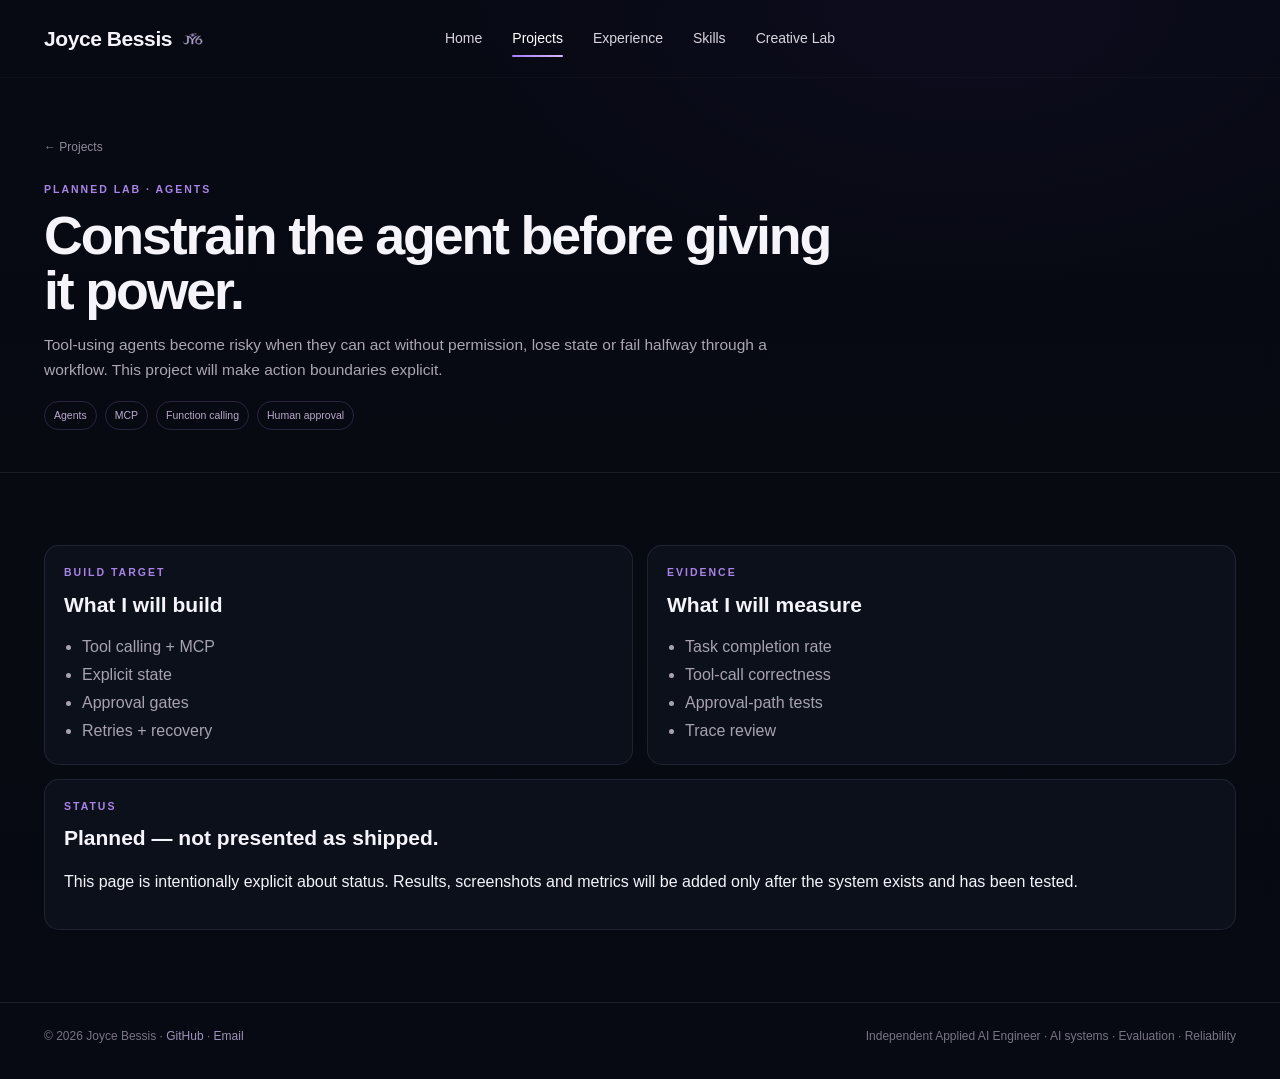
==== commit ea463df9: "Adapted to Mobile screens" ====
--- a/agentic-ai.html
+++ b/agentic-ai.html
@@ -11,14 +11,18 @@
 <header class="nav">
   <div class="wrap nav-inner">
     <a class="name brand-lockup" href="index.html"><span class="brand-name">Joyce Bessis</span><img class="header-logo" src="assets/jy6-logo-purple.png" alt="JY6 logo"></a>
-    <nav class="menu" aria-label="Primary">
+    <nav class="menu" id="primary-menu" aria-label="Primary">
       <a href="index.html" data-nav="home">Home</a>
       <a href="projects.html" data-nav="projects">Projects</a>
       <a href="experience.html" data-nav="experience">Experience</a>
       <a href="skills.html" data-nav="skills">Skills</a>
       <a href="creative-lab.html" data-nav="creative">Creative Lab</a>
     </nav>
-    <div class="nav-right"></div>
+    <div class="nav-right">
+      <button class="mobile-toggle" type="button" aria-label="Open navigation" aria-controls="primary-menu" aria-expanded="false">
+        <span></span><span></span><span></span>
+      </button>
+    </div>
   </div>
 </header>
 <main>
--- a/styles.css
+++ b/styles.css
@@ -1273,3 +1273,199 @@
 
 @media(max-width:1000px){.shami13-hero-grid{grid-template-columns:1fr;gap:34px}.shami13-phone-stage{min-height:auto}.shami13-steps,.shami13-proof-grid{grid-template-columns:1fr}.shami13-section-head{display:block}.shami13-section-head>p{margin-top:10px}.dash-table{overflow-x:auto}.dash-row{min-width:850px}}
 @media(max-width:650px){.shami13-hero{padding-top:30px}.shami13-copy h1{font-size:42px}.shami13-phone{width:min(100%,320px);height:590px}.shami13-dashboard-section{padding-top:44px}.dash-actions{display:none}.shami13-section-head h2{font-size:28px}}
+
+
+/* =========================================================
+   v1.3.1 — mobile navigation + responsive polish
+   Desktop layout remains unchanged.
+   ========================================================= */
+.mobile-toggle{
+  display:none;
+  width:42px;
+  height:42px;
+  padding:0;
+  border:1px solid rgba(220,205,255,.14);
+  border-radius:12px;
+  background:rgba(255,255,255,.025);
+  color:#fff;
+  align-items:center;
+  justify-content:center;
+  flex-direction:column;
+  gap:4px;
+  cursor:pointer;
+  -webkit-tap-highlight-color:transparent;
+}
+.mobile-toggle span{
+  display:block;
+  width:18px;
+  height:1.5px;
+  border-radius:999px;
+  background:#e9e4f2;
+  transition:transform .2s ease,opacity .2s ease;
+}
+.mobile-toggle[aria-expanded="true"] span:nth-child(1){transform:translateY(5.5px) rotate(45deg)}
+.mobile-toggle[aria-expanded="true"] span:nth-child(2){opacity:0}
+.mobile-toggle[aria-expanded="true"] span:nth-child(3){transform:translateY(-5.5px) rotate(-45deg)}
+
+@media(max-width:1050px){
+  .nav{
+    position:sticky;
+    top:0;
+    z-index:100;
+    background:rgba(7,9,19,.94);
+    backdrop-filter:blur(16px);
+    -webkit-backdrop-filter:blur(16px);
+    border-bottom:1px solid rgba(220,205,255,.08);
+  }
+  .nav .wrap{width:min(1320px,calc(100% - 40px))!important}
+  .nav-inner,
+  body[data-page="home"] .nav-inner,
+  body:not([data-page="home"]) .nav-inner{
+    grid-template-columns:1fr auto!important;
+    gap:16px;
+    position:relative;
+  }
+  .nav-right{display:flex;justify-content:flex-end;align-items:center;padding-right:0}
+  .mobile-toggle{display:flex!important}
+  .menu{
+    display:none!important;
+    position:absolute;
+    top:calc(100% + 12px);
+    left:0;
+    right:0;
+    z-index:120;
+    flex-direction:column;
+    gap:2px;
+    padding:8px;
+    border:1px solid rgba(220,205,255,.12);
+    border-radius:16px;
+    background:rgba(10,13,25,.985);
+    box-shadow:0 24px 60px rgba(0,0,0,.42);
+  }
+  .menu.is-open{display:flex!important}
+  .menu a{
+    width:100%;
+    padding:13px 14px;
+    border-radius:10px;
+    color:#cbc6d3;
+  }
+  .menu a:hover{background:rgba(167,124,255,.08)}
+  .menu a.active{background:rgba(167,124,255,.10);color:#fff}
+  .menu a.active:after{display:none}
+}
+
+@media(max-width:760px){
+  html,body{overflow-x:hidden}
+  .wrap,.nav .wrap{width:calc(100% - 28px)!important}
+  .nav,body[data-page="home"] .nav{height:66px!important}
+  .name{font-size:18px!important;font-weight:650;padding-left:0!important}
+  .brand-lockup{gap:7px}
+  .header-logo{width:22px!important;opacity:.82}
+  .mobile-toggle{width:40px;height:40px;border-radius:11px}
+  .menu{top:calc(100% + 9px)}
+
+  /* Home — mobile-first hierarchy: message first, visual second. */
+  body[data-page="home"] .hero{min-height:auto}
+  body[data-page="home"] .hero-inner{grid-template-columns:1fr!important;gap:10px;min-height:auto!important}
+  body[data-page="home"] .hero-copy{padding:32px 0 8px!important}
+  body[data-page="home"] .hero h1{
+    font-size:clamp(38px,11vw,48px)!important;
+    line-height:1.01!important;
+    letter-spacing:-.045em!important;
+    margin-bottom:16px!important;
+    max-width:100%;
+  }
+  body[data-page="home"] .hero p{font-size:15px!important;line-height:1.52!important;margin-bottom:12px!important}
+  .credibility-line{font-size:11px!important;line-height:1.45!important;margin:0 0 19px!important}
+  body[data-page="home"] .cta{padding:12px 18px!important;font-size:13.5px!important}
+  .hero-planet-water{min-height:205px!important;height:auto!important;justify-content:center!important;margin:0 0 12px}
+  .hero-planet-water img{width:100%!important;max-width:520px;height:auto!important;opacity:.70!important;border-radius:14px!important}
+
+  /* Capability strip stays useful but compact. */
+  .cap-grid{grid-template-columns:1fr!important;min-height:0!important}
+  .cap{grid-template-columns:38px 1fr!important;gap:12px!important;padding:13px 0!important;border-right:0!important;border-bottom:1px solid rgba(220,205,255,.09)!important}
+  .cap:last-child{border-bottom:0!important}
+  .cap-icon{width:34px!important;height:34px!important;border-radius:10px!important}
+  .cap b{font-size:13px!important}.cap span{font-size:11px!important}
+
+  /* Featured project: simple vertical story on phone. */
+  body[data-page="home"] .featured{padding:30px 0 24px!important}
+  body[data-page="home"] .featured-grid{grid-template-columns:1fr!important;gap:20px!important}
+  body[data-page="home"] .feature-copy{padding-bottom:0!important}
+  body[data-page="home"] .feature-copy h2{font-size:27px!important}
+  body[data-page="home"] .feature-copy p{font-size:13.5px!important}
+  body[data-page="home"] .featured-system{grid-template-columns:1fr!important;gap:9px!important}
+  body[data-page="home"] .system-step{padding:15px!important;border-radius:14px!important}
+  body[data-page="home"] .system-step span{margin-bottom:9px!important}
+  body[data-page="home"] .system-step b{font-size:14px!important}
+  body[data-page="home"] .system-arrow{min-height:14px!important;transform:rotate(90deg)!important;font-size:15px!important}
+  body[data-page="home"] .selected{padding:26px 0 38px!important}
+  body[data-page="home"] .selected-head{align-items:center;gap:12px;flex-wrap:wrap}
+  body[data-page="home"] .selected-head a{font-size:12px}
+  body[data-page="home"] .image-cards{grid-template-columns:1fr!important;gap:12px!important}
+  body[data-page="home"] .image-card{border-radius:13px!important}
+
+  /* Inner pages. */
+  .page-hero{padding:42px 0 24px!important}
+  .page-hero h1{font-size:36px!important;line-height:1.04!important}
+  .page-hero p{font-size:14px!important}
+  .content-section{padding-top:34px!important;padding-bottom:34px!important}
+  .section-heading h2,.ai-section h2,.architecture-section h2{font-size:27px!important}
+  .pro-section-head{gap:12px!important}
+  .flagship-copy h3{font-size:24px!important}
+  .pro-project-card,.panel,.capability-grid article,.creative-card,.lab-grid article{border-radius:14px!important}
+
+  /* Shami and dashboards: preserve detail without squeezing. */
+  .shami13-hero{padding-top:28px!important;padding-bottom:36px!important}
+  .shami13-copy h1{font-size:38px!important;line-height:1.03!important}
+  .shami13-copy>p{font-size:14px!important;line-height:1.58!important}
+  .shami13-tags{gap:6px!important}
+  .shami13-phone-stage{justify-content:center!important}
+  .shami13-phone{width:min(100%,310px)!important;height:560px!important}
+  .shami13-how,.shami13-dashboard-section{padding-top:40px!important;padding-bottom:40px!important}
+  .shami13-steps,.shami13-proof-grid{grid-template-columns:1fr!important}
+  .shami13-section-head h2{font-size:27px!important}
+  .dash-table{overflow-x:auto;-webkit-overflow-scrolling:touch}
+  .dash-row{min-width:820px}
+  .ops-cockpit{border-radius:15px!important}
+  .ops-toolbar-actions{flex-wrap:wrap}
+  .ops-search{min-width:0!important}
+  .ops-table-wrap{overflow-x:auto;-webkit-overflow-scrolling:touch}
+
+  /* Long-form pages and footer. */
+  .experience-list article{grid-template-columns:1fr!important;gap:8px!important}
+  .education-grid,.focus-grid,.capability-grid,.creative-pillars,.video-library,.lab-grid{grid-template-columns:1fr!important}
+  .track-card{grid-template-columns:1fr!important}
+  .track-cover-wrap{width:100%!important;max-width:220px!important}
+  .footer{padding:24px 0 30px!important}
+  .footer-in{flex-direction:column!important;gap:7px!important;font-size:11px!important}
+}
+
+@media(max-width:390px){
+  .wrap,.nav .wrap{width:calc(100% - 22px)!important}
+  .name{font-size:17px!important}
+  body[data-page="home"] .hero h1{font-size:36px!important}
+  .mobile-toggle{width:38px;height:38px}
+}
+
+/* v1.3.2 — Shami dashboard polish */
+.shami-console{
+  display:grid;
+  grid-template-columns:170px 330px minmax(0,1fr);
+  min-height:560px;
+  background:#0a0e18;
+  border-color:rgba(174,128,255,.22);
+}
+.shami-console-sidebar{padding:18px 14px;border-right:1px solid rgba(255,255,255,.065);background:#0c101b}
+.shami-console-brand{display:flex;align-items:center;gap:10px;padding:0 4px 16px;border-bottom:1px solid rgba(255,255,255,.06)}
+.shami-mark{width:30px;height:30px;border-radius:10px;display:grid;place-items:center;background:linear-gradient(135deg,#7a59e7,#a778ff);font-weight:700}
+.shami-console-brand strong,.shami-console-brand small{display:block}.shami-console-brand strong{font-size:14px}.shami-console-brand small{color:#747080;font-size:9px;margin-top:2px}
+.shami-console-nav{display:grid;gap:6px;padding-top:14px}.shami-console-nav span{display:flex;justify-content:space-between;gap:10px;padding:9px 10px;border-radius:9px;color:#8f8a99;font-size:10px}.shami-console-nav span.active{color:#d4bcff;background:rgba(132,91,229,.10)}.shami-console-nav b{font-weight:600;color:#a87cf0}
+.shami-console-list{border-right:1px solid rgba(255,255,255,.065);min-width:0;background:#0b0f19}
+.shami-console-list-head{display:flex;justify-content:space-between;gap:12px;align-items:center;padding:16px;border-bottom:1px solid rgba(255,255,255,.06)}
+.shami-console-list-head strong,.shami-console-list-head small{display:block}.shami-console-list-head strong{font-size:15px}.shami-console-list-head small{color:#716d7b;font-size:9px;margin-top:2px}.shami-console-search{font-size:9px;color:#6e6977;border:1px solid rgba(255,255,255,.06);border-radius:8px;padding:7px 9px;background:#101522}
+.shami-case-row{display:grid;grid-template-columns:28px 1fr auto;gap:10px;align-items:center;padding:13px 14px;border-bottom:1px solid rgba(255,255,255,.045)}.shami-case-row.selected{background:linear-gradient(90deg,rgba(117,82,222,.10),rgba(117,82,222,.035));box-shadow:inset 2px 0 #8d63f1}.case-icon{width:26px;height:26px;border-radius:8px;display:grid;place-items:center;background:#131827;color:#9b7be5;font-size:10px}.shami-case-row strong,.shami-case-row small{display:block}.shami-case-row strong{font-size:11px}.shami-case-row small{font-size:9px;color:#757180;margin-top:3px;white-space:nowrap;overflow:hidden;text-overflow:ellipsis}
+.case-status{display:inline-flex;align-items:center;width:max-content;max-width:100%;padding:5px 7px;border-radius:999px;font-size:8px;white-space:nowrap}.case-status.ready{color:#d1b7ff;background:rgba(129,79,224,.16);border:1px solid rgba(167,124,255,.18)}.case-status.missing{color:#e4bd68;background:rgba(195,143,42,.12);border:1px solid rgba(195,143,42,.16)}.case-status.progress{color:#96c3ee;background:rgba(61,125,190,.13);border:1px solid rgba(61,125,190,.16)}
+.shami-console-detail{padding:18px 20px 16px;min-width:0}.shami-console-detail-head{display:flex;justify-content:space-between;gap:16px;align-items:start}.shami-console-detail-head strong,.shami-console-detail-head small{display:block}.shami-console-detail-head strong{font-size:20px}.shami-console-detail-head small{font-size:9px;color:#7a7584;margin-top:4px}.shami-detail-tabs{display:flex;gap:24px;margin:17px 0 15px;border-bottom:1px solid rgba(255,255,255,.06)}.shami-detail-tabs span{padding:0 0 9px;color:#777280;font-size:9px}.shami-detail-tabs span.active{color:#d9c5ff;border-bottom:2px solid #9e70ff}.shami-summary-card{border-bottom:1px solid rgba(255,255,255,.06);padding:0 0 16px}.shami-summary-title{display:flex;justify-content:space-between;gap:12px;align-items:center;margin-bottom:9px}.shami-summary-title strong{font-size:12px}.shami-summary-title span{font-size:8px;color:#8f72be}.shami-summary-card p{margin:0;background:#111725;border:1px solid rgba(255,255,255,.055);border-radius:10px;padding:11px 12px;color:#b6b1bd;font-size:10px;line-height:1.55}.shami-detail-grid{display:grid;grid-template-columns:1fr 1fr;gap:18px;padding-top:15px}.shami-detail-grid h4{display:flex;justify-content:space-between;font-size:11px;margin:0 0 9px}.shami-detail-grid h4 span{font-weight:400;color:#777280}.shami-detail-grid dl{margin:0;display:grid;gap:8px}.shami-detail-grid dl div{display:grid;grid-template-columns:82px 1fr;gap:10px}.shami-detail-grid dt{font-size:8px;color:#6f6a78}.shami-detail-grid dd{margin:0;font-size:9px;color:#d5d0da}.shami-doc-list{list-style:none;padding:0;margin:0;display:grid;gap:7px}.shami-doc-list li{display:grid;grid-template-columns:1fr auto 14px;gap:8px;align-items:center;padding:8px 9px;border-radius:9px;background:#101522;border:1px solid rgba(255,255,255,.045)}.shami-doc-list span{font-size:8.5px}.shami-doc-list b{font-size:8px;font-weight:500;color:#777280}.shami-doc-list i{font-style:normal;color:#8e6fea;font-size:9px}.shami-detail-actions{display:grid;grid-template-columns:1fr 1.4fr;gap:8px;margin-top:16px}.shami-detail-actions button{border:1px solid rgba(166,122,246,.25);border-radius:9px;background:#0e1320;color:#c4bdd0;padding:9px 10px;font-size:9px}.shami-detail-actions button.primary{background:linear-gradient(135deg,#6f50df,#8f64f4);border-color:transparent;color:#fff}
+@media(max-width:1100px){.shami-console{grid-template-columns:150px 300px minmax(560px,1fr);overflow-x:auto}.shami13-dashboard-section .wrap{overflow:hidden}}
+@media(max-width:760px){.shami-console{display:block;min-height:0;overflow:visible}.shami-console-sidebar{display:none}.shami-console-list{border-right:0;border-bottom:1px solid rgba(255,255,255,.065)}.shami-console-list-head{padding:14px}.shami-case-row:nth-of-type(n+4){display:none}.shami-console-detail{padding:16px}.shami-detail-grid{grid-template-columns:1fr}.shami-detail-tabs{gap:16px;overflow-x:auto}.shami-console-detail-head{align-items:flex-start}.shami-console-search{display:none}.shami-case-row{grid-template-columns:26px 1fr}.shami-case-row .case-status{grid-column:2;margin-top:2px}.shami13-chat{gap:8px}.shami13-bubble{font-size:11.5px;padding:9px 11px}}
